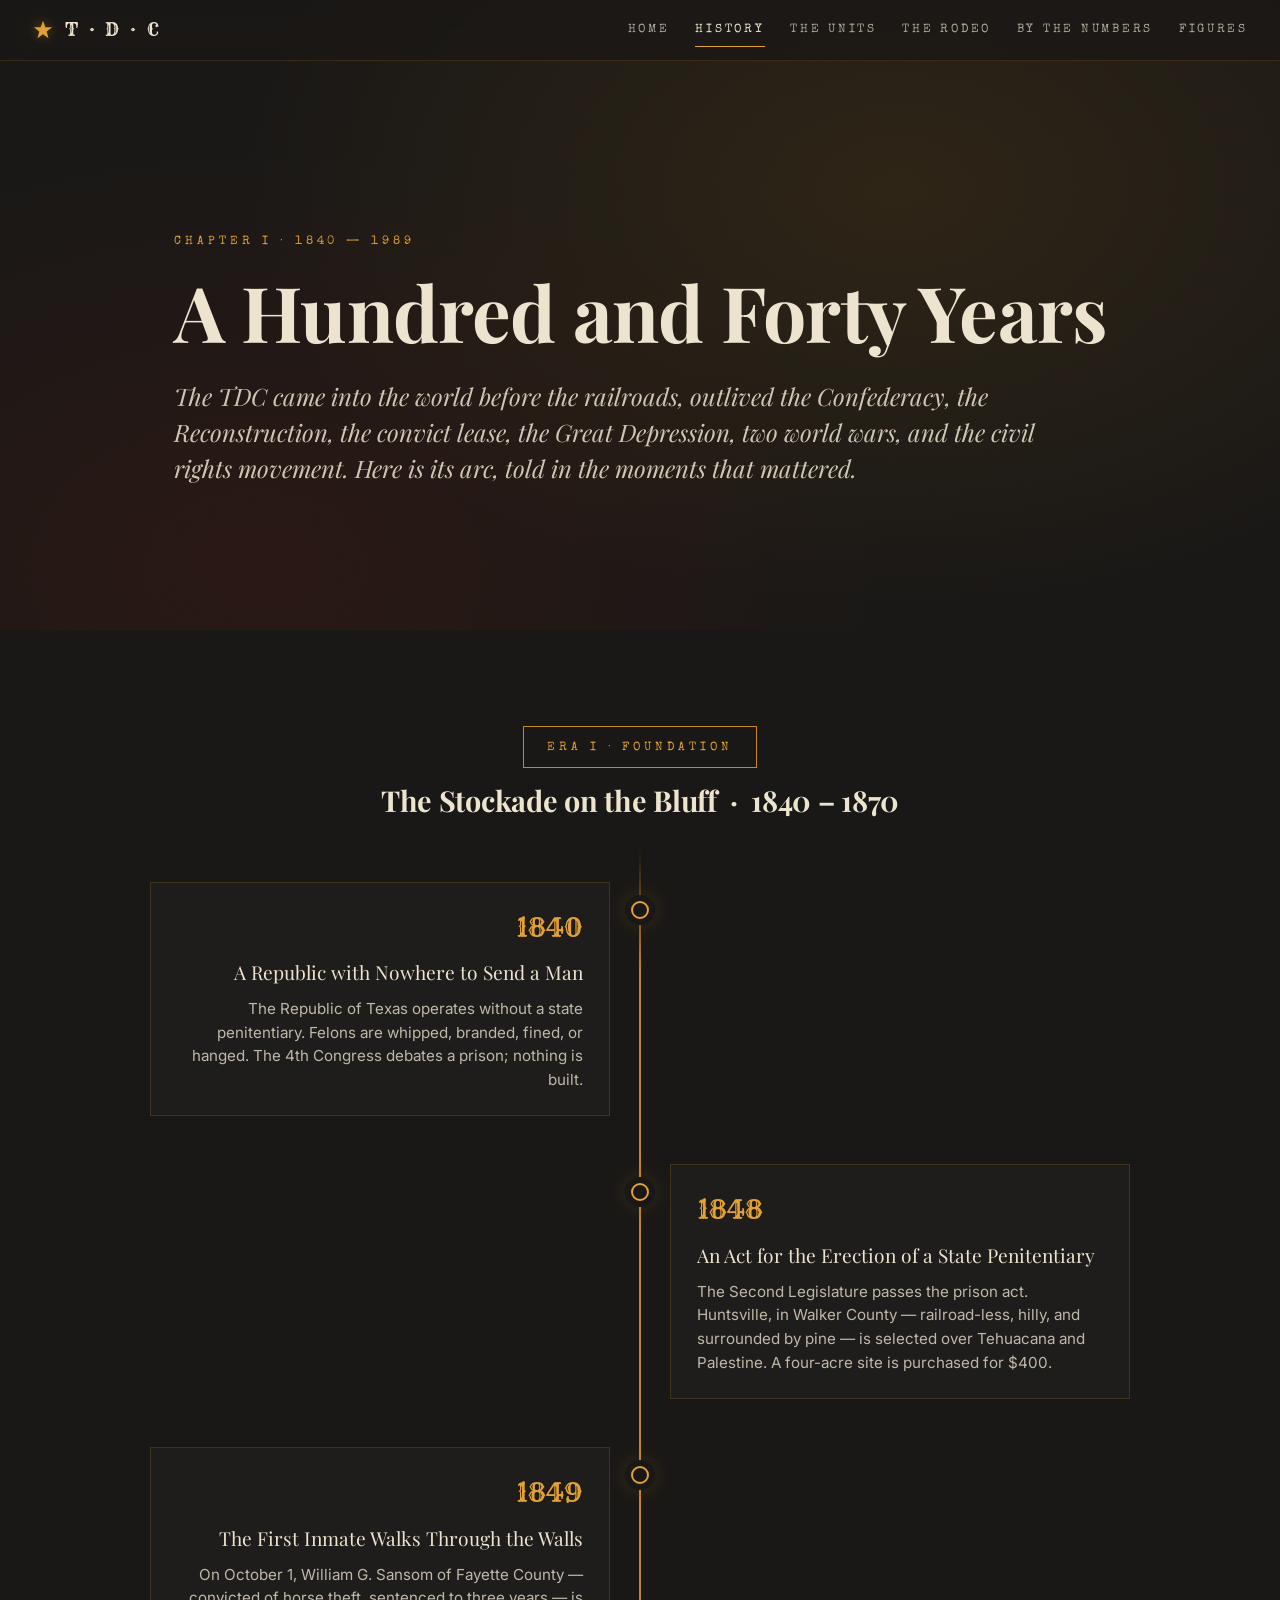
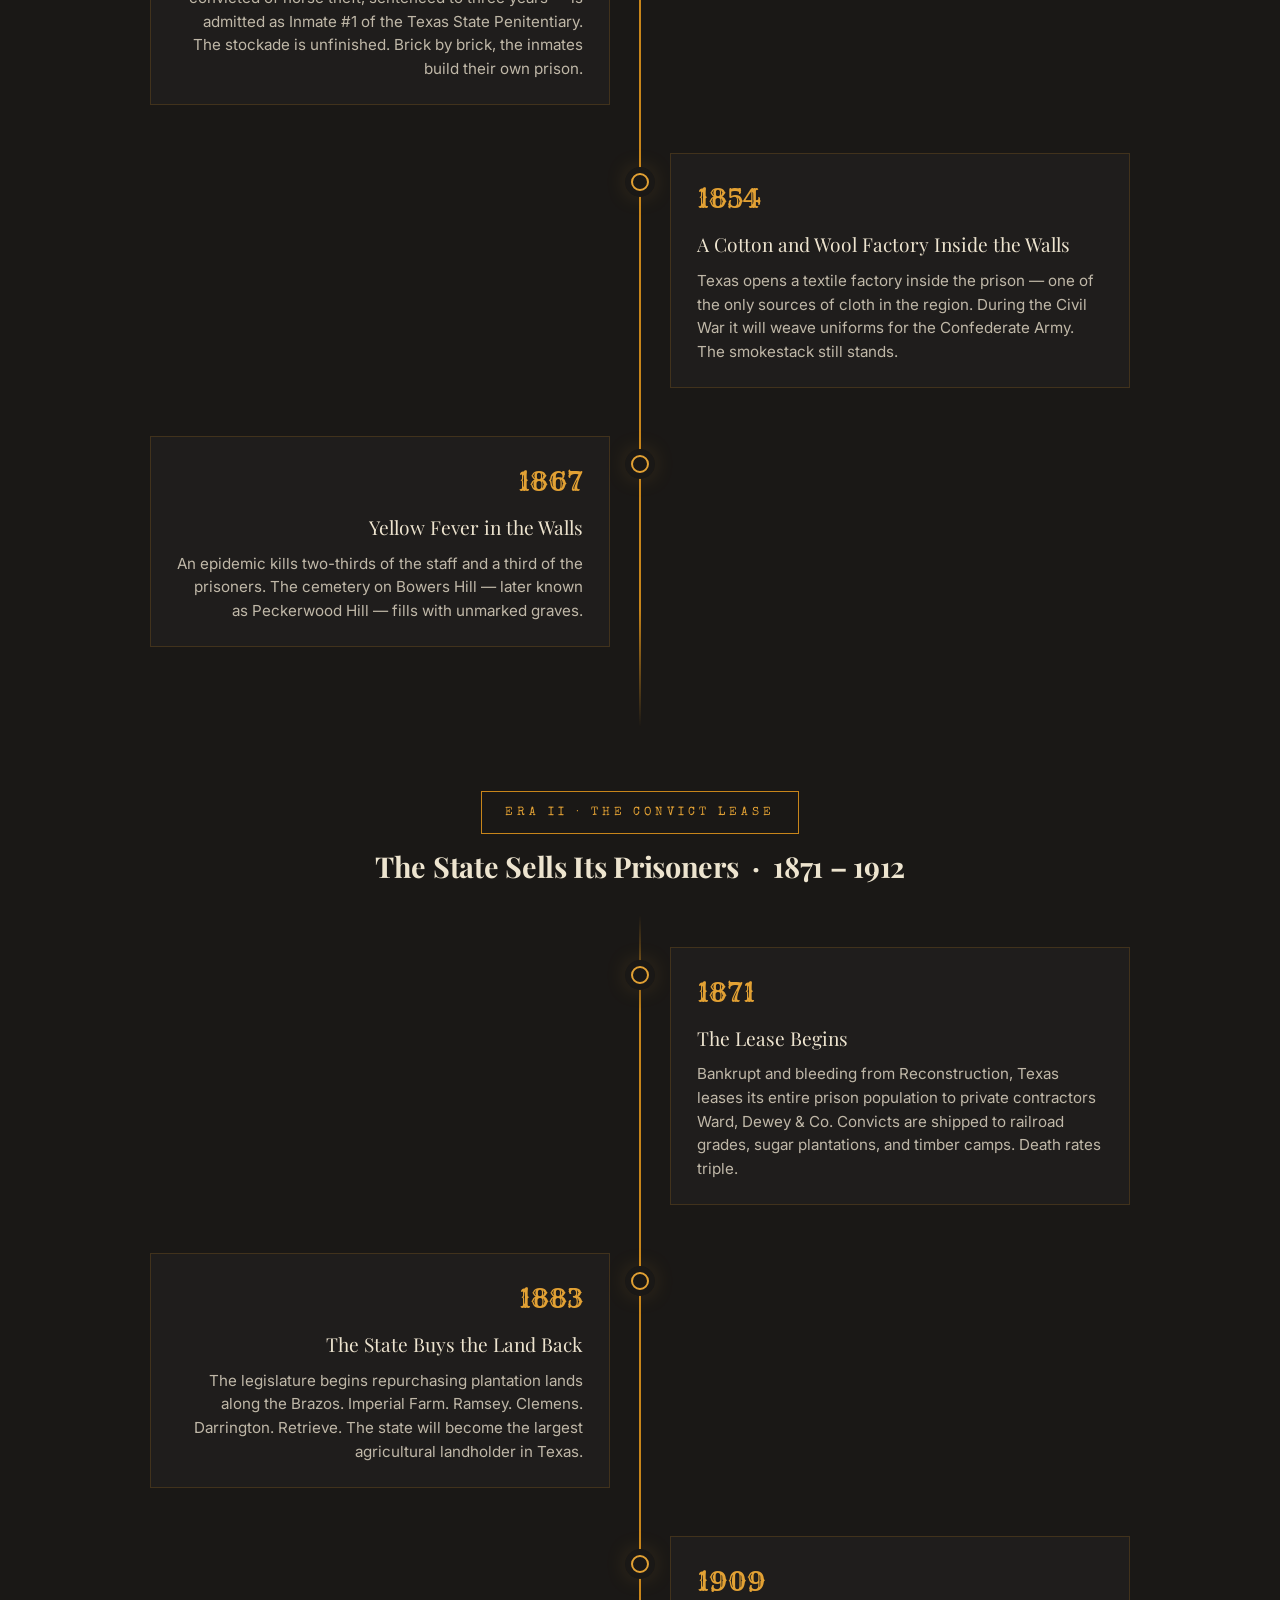
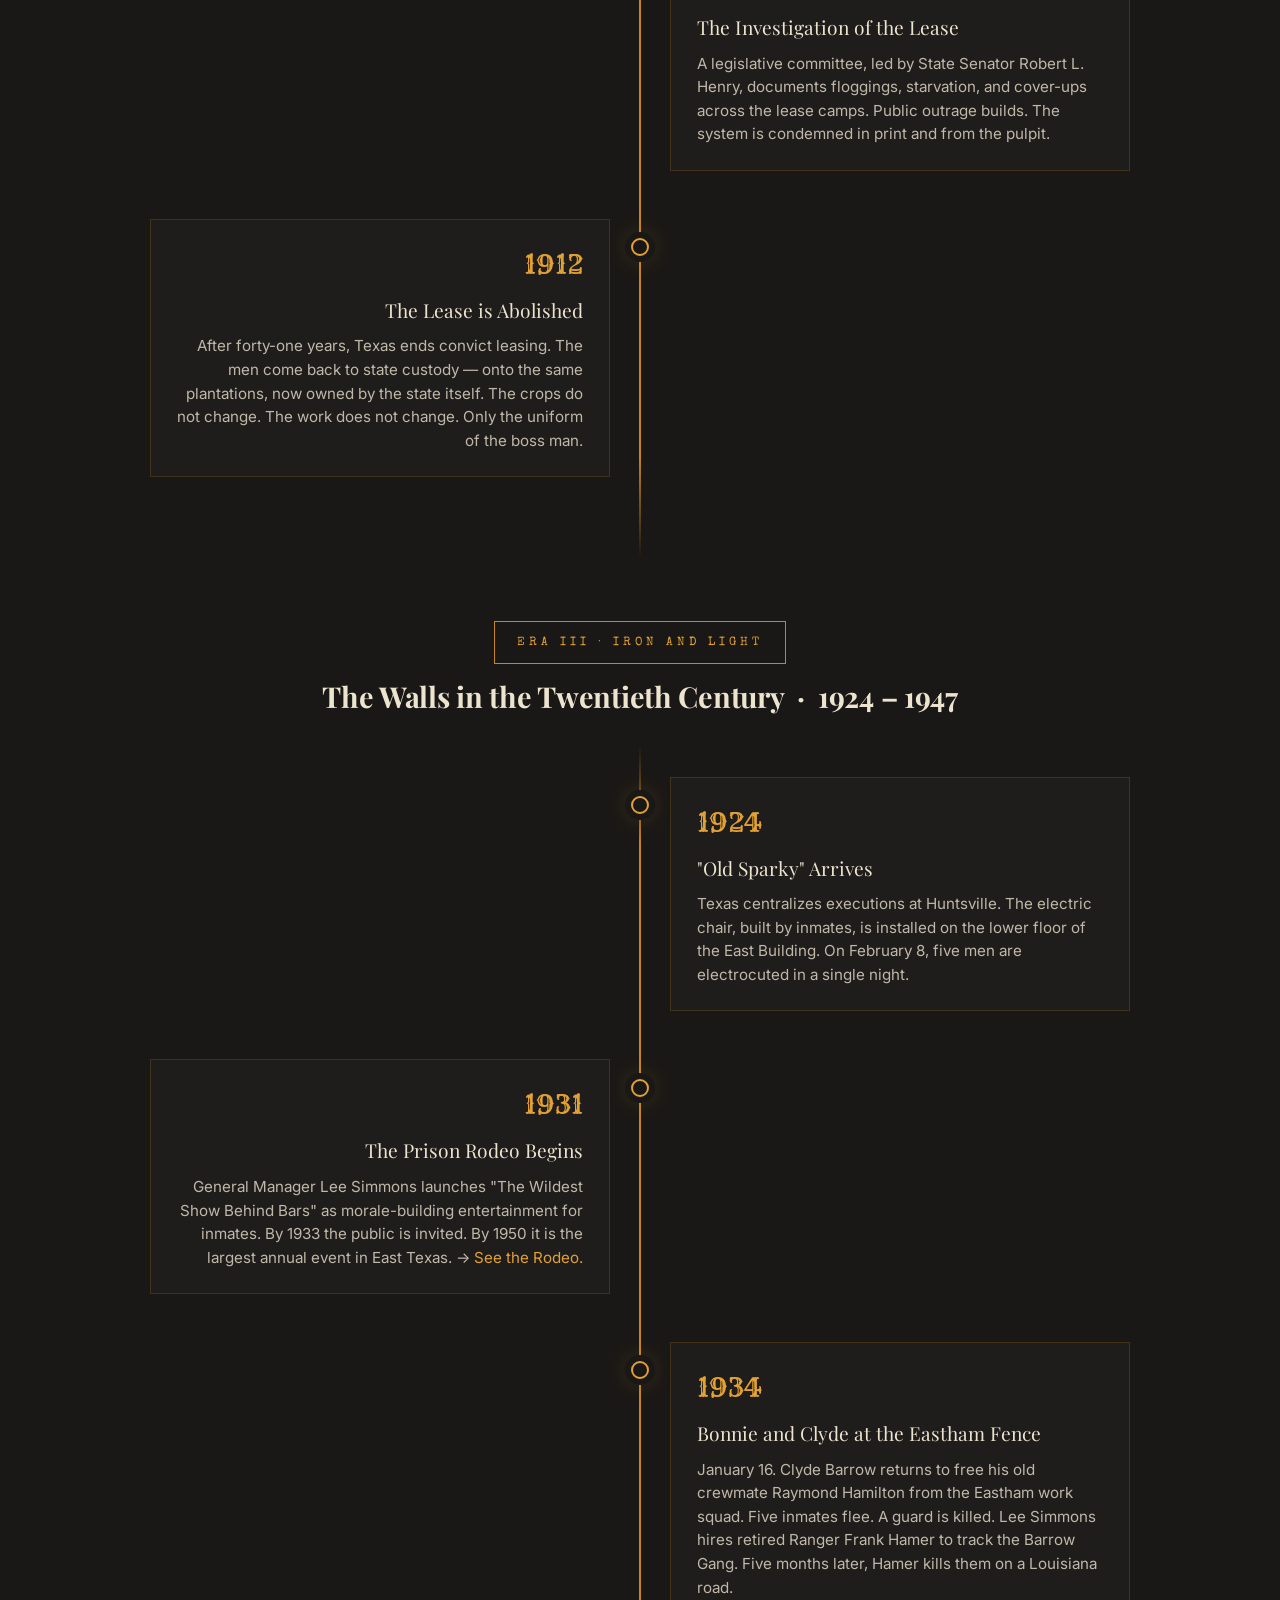
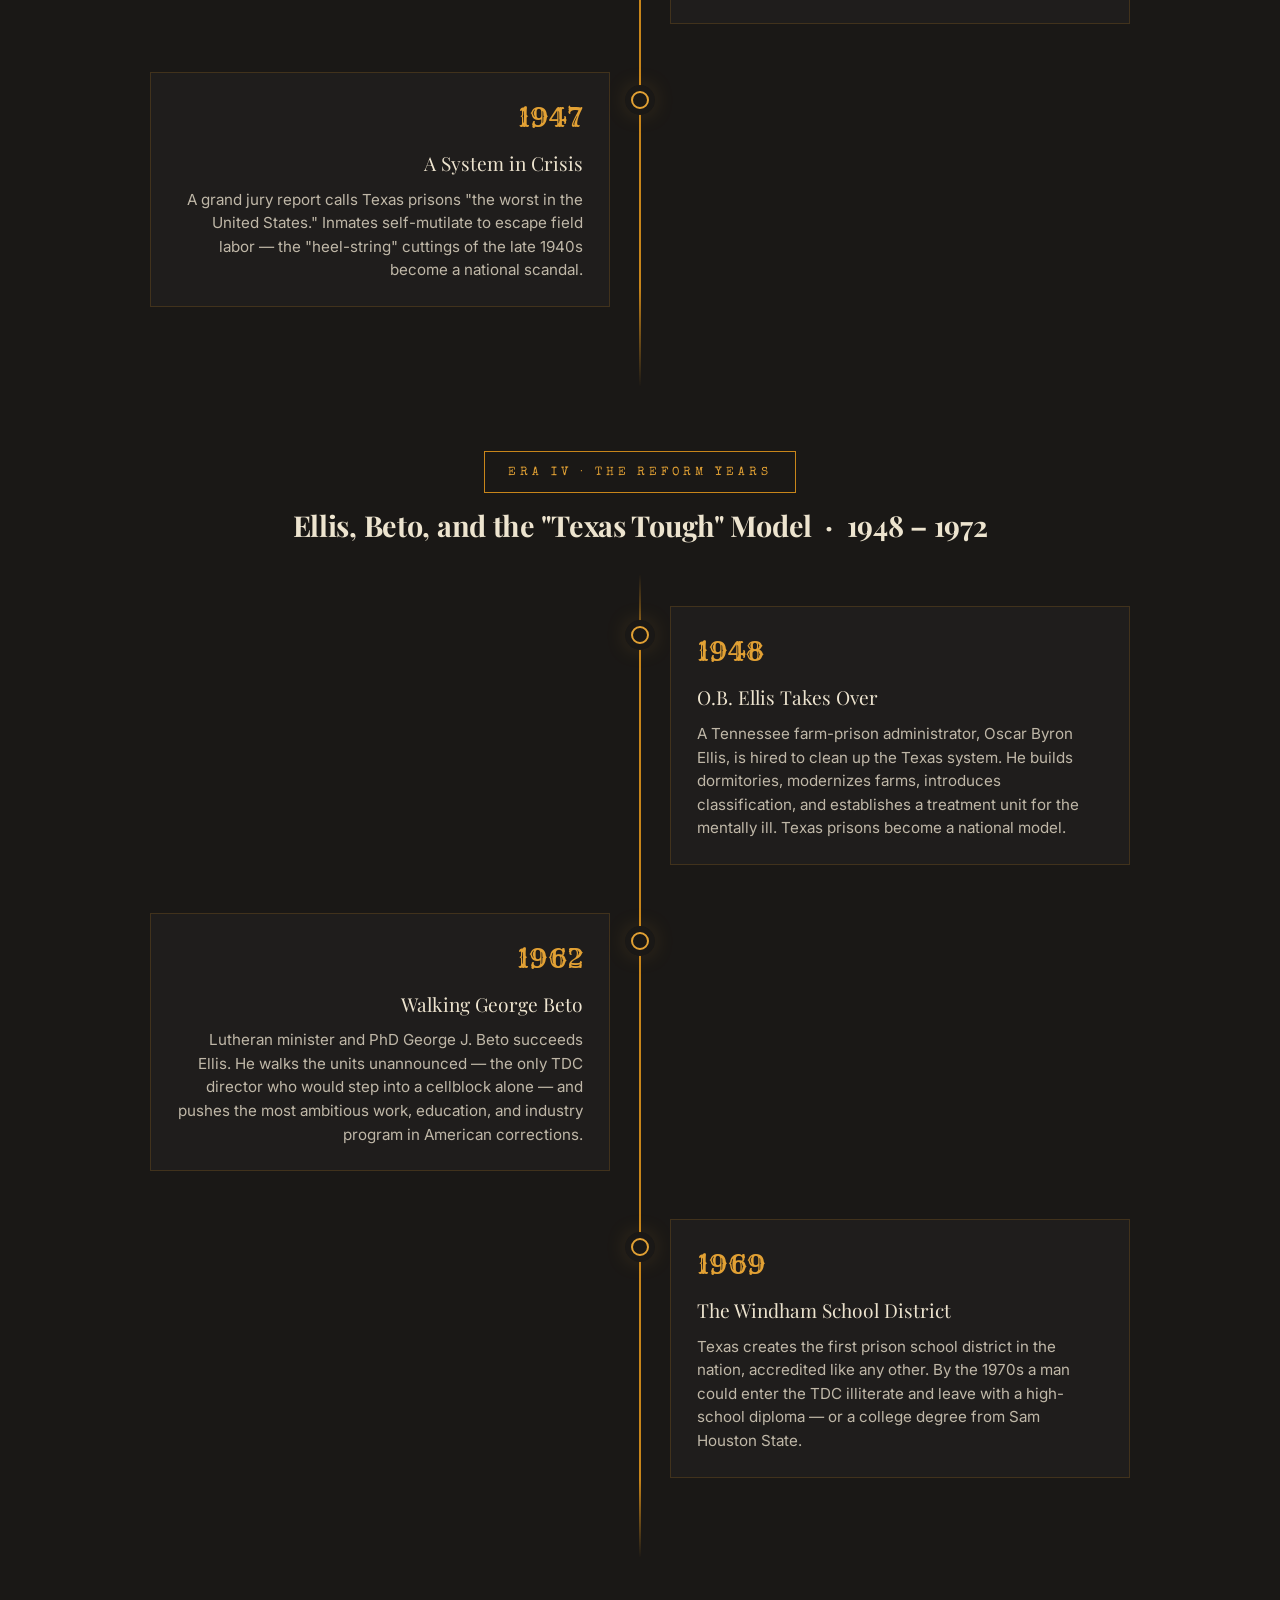
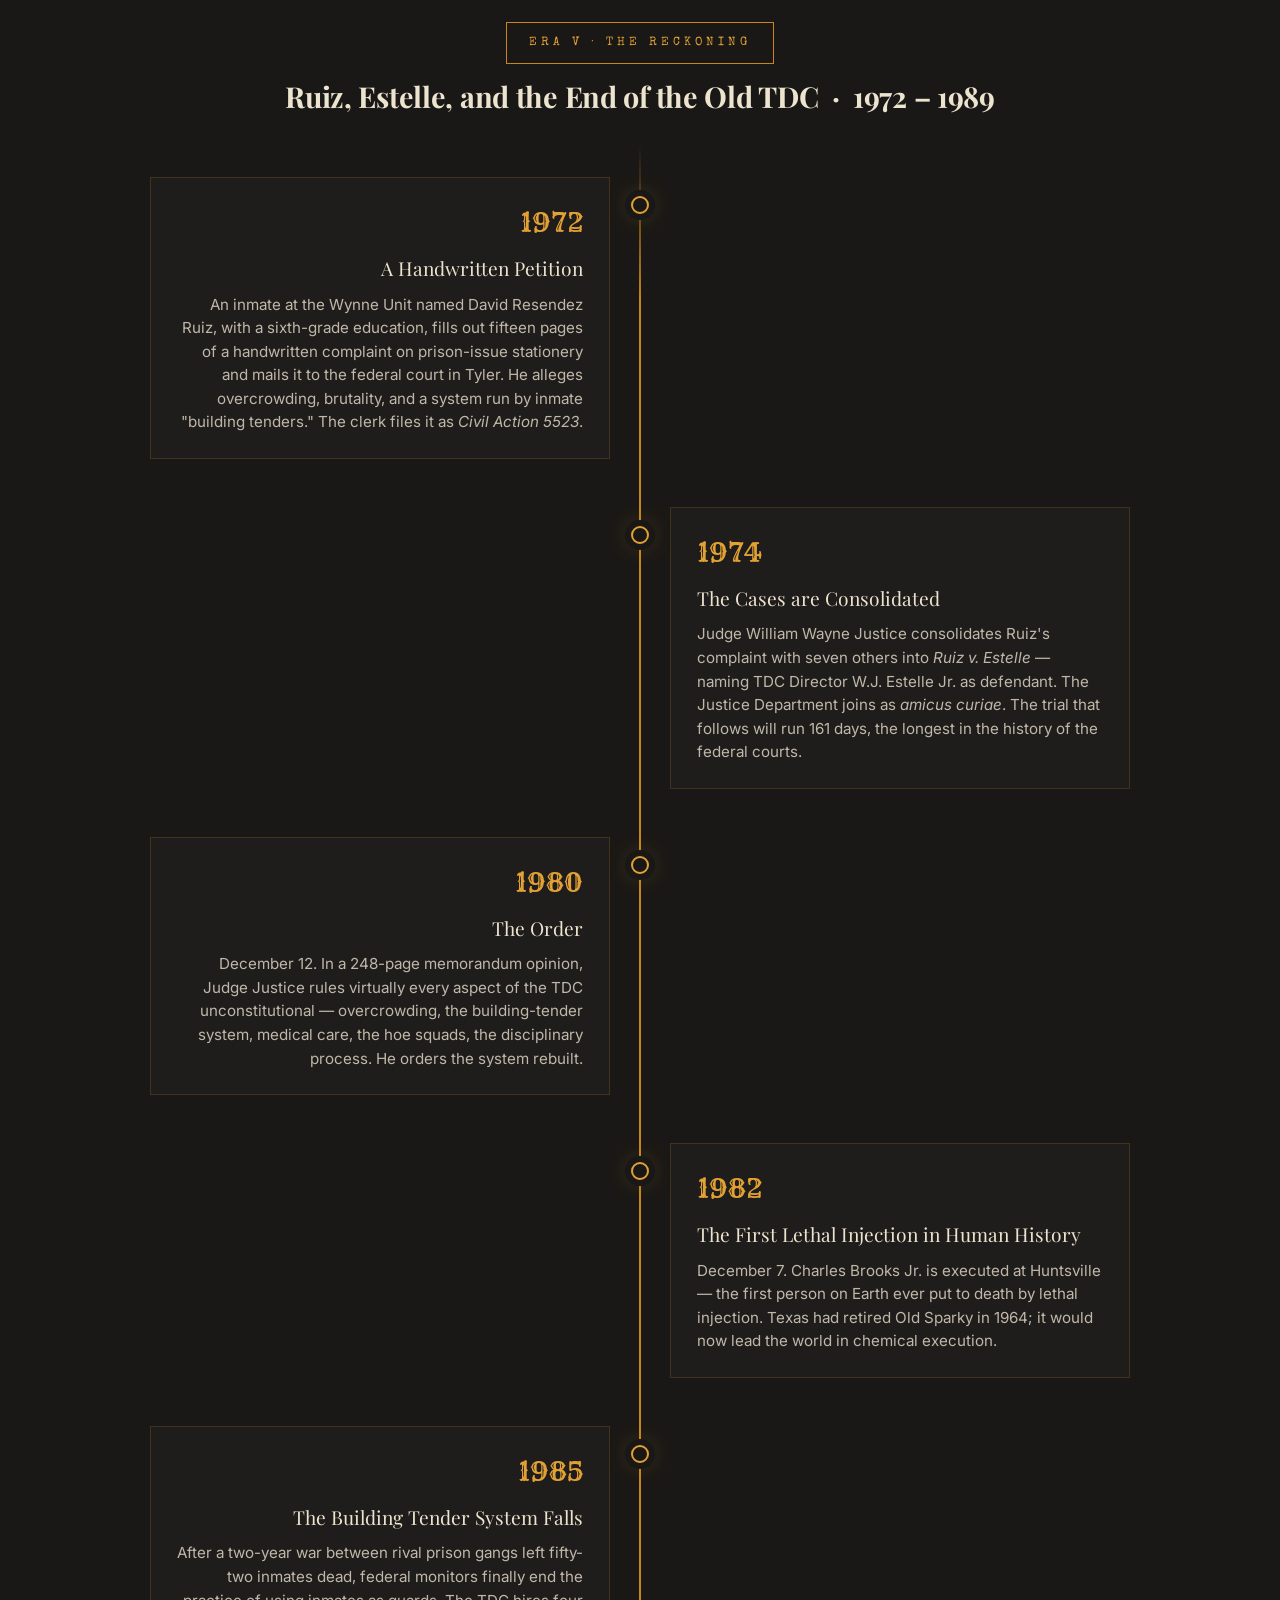
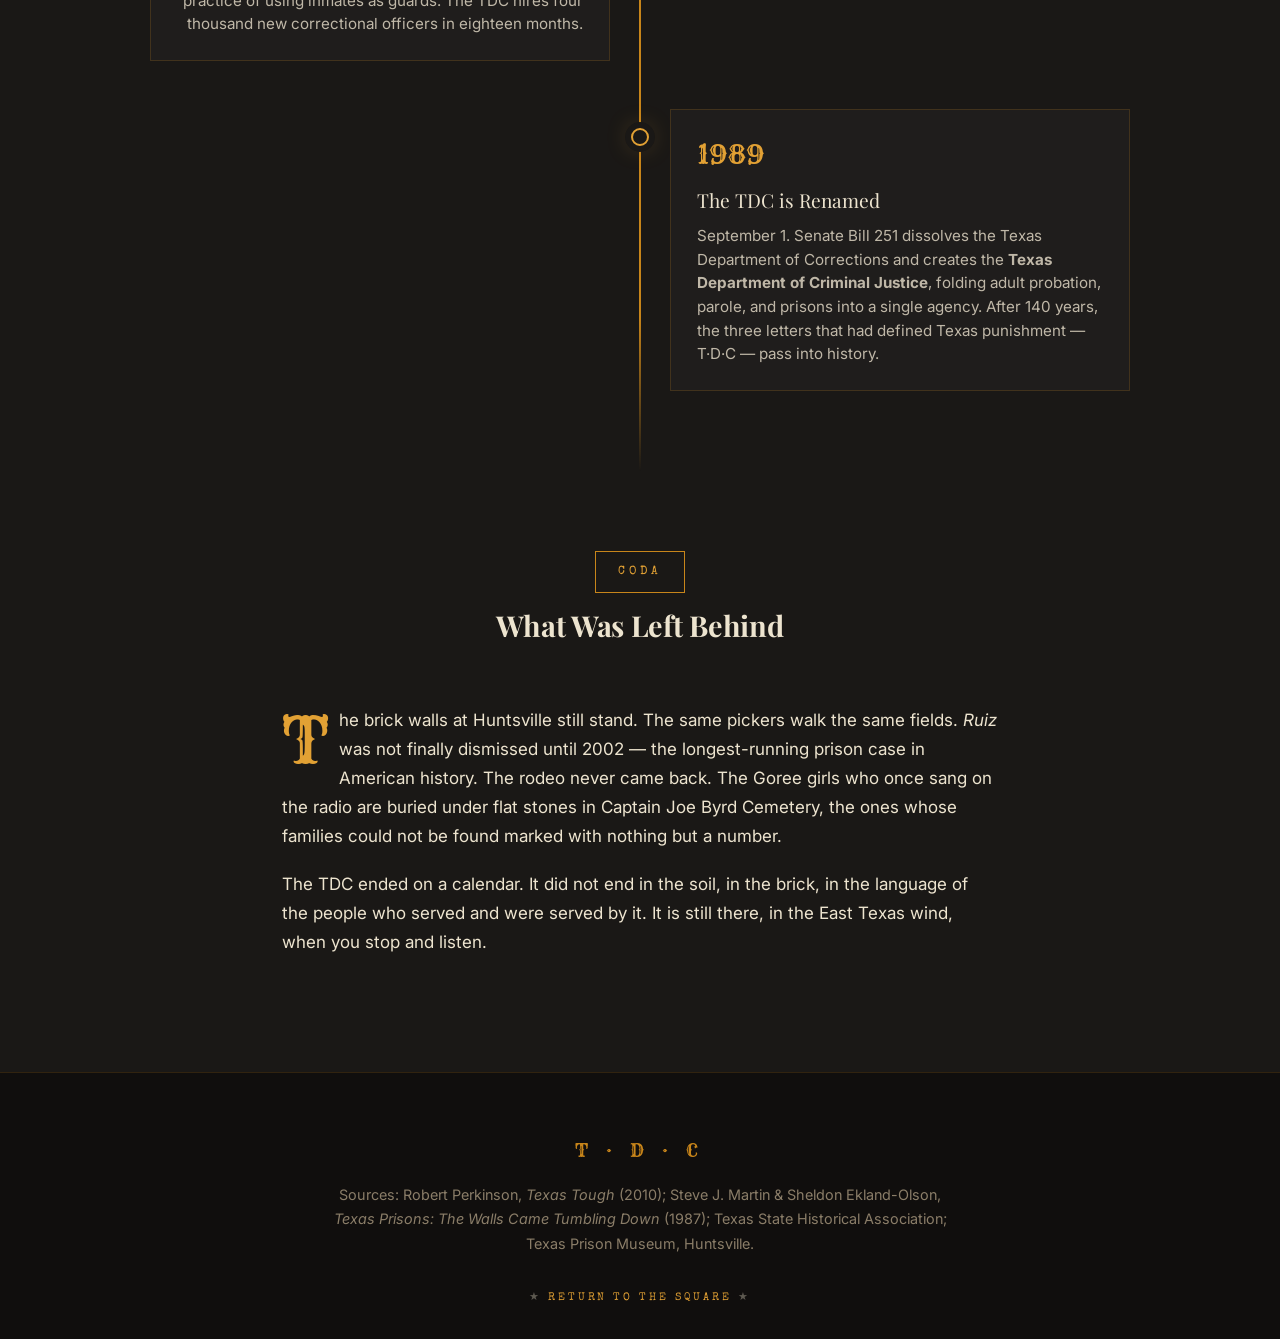
==== history.html @ 099c3d8c "Build TDC tribute site: history, units, rodeo, stats, figures A six-page static site honoring the Te" ====
<!doctype html>
<html lang="en">
<head>
<meta charset="utf-8" />
<meta name="viewport" content="width=device-width, initial-scale=1" />
<title>History · Texas Department of Corrections</title>
<meta name="description" content="A timeline of the Texas Department of Corrections from the first stockade at Huntsville in 1849 through Ruiz v. Estelle and the renaming of the agency in 1989." />
<link rel="preconnect" href="https://fonts.googleapis.com">
<link rel="preconnect" href="https://fonts.gstatic.com" crossorigin>
<link href="https://fonts.googleapis.com/css2?family=Playfair+Display:wght@500;700;900&family=Special+Elite&family=Rye&family=Inter:wght@400;500;600&display=swap" rel="stylesheet">
<link rel="stylesheet" href="css/style.css" />
</head>
<body>

<header class="topbar">
  <div class="inner">
    <a class="brand" href="index.html">
      <svg class="star" viewBox="0 0 24 24"><polygon points="12,2 14.6,9 22,9 16,13.6 18,21 12,16.6 6,21 8,13.6 2,9 9.4,9"/></svg>
      <span>T · D · C</span>
    </a>
    <nav class="nav" id="nav">
      <a href="index.html">Home</a>
      <a href="history.html" class="active">History</a>
      <a href="units.html">The Units</a>
      <a href="rodeo.html">The Rodeo</a>
      <a href="stats.html">By the Numbers</a>
      <a href="figures.html">Figures</a>
    </nav>
    <button class="menu-toggle" aria-label="Toggle menu">≡</button>
  </div>
</header>

<section class="hero" style="min-height: 70vh; padding-top: 9rem; padding-bottom: 4rem;">
  <div class="hero-grid" style="grid-template-columns: 1fr;">
    <div class="reveal">
      <span class="eyebrow">Chapter I · 1840 — 1989</span>
      <h1 style="font-size: clamp(2.4rem, 6vw, 4.8rem);">A Hundred and Forty Years</h1>
      <p class="lede" style="margin-top:1.4rem;">
        The TDC came into the world before the railroads, outlived the Confederacy, the Reconstruction, the convict lease, the Great Depression, two world wars, and the civil rights movement. Here is its arc, told in the moments that mattered.
      </p>
    </div>
  </div>
</section>

<!-- ============================================================
     TIMELINE
============================================================ -->
<section style="padding-top: 2rem;">
  <div class="container">

    <!-- ERA: Foundation -->
    <div class="era reveal">
      <div class="era-label">Era I · Foundation</div>
      <h3>The Stockade on the Bluff &nbsp;·&nbsp; 1840 – 1870</h3>
    </div>

    <div class="timeline">
      <div class="tl-row left">
        <div class="tl-card reveal">
          <span class="tl-year">1840</span>
          <div class="tl-title">A Republic with Nowhere to Send a Man</div>
          <p class="tl-body">The Republic of Texas operates without a state penitentiary. Felons are whipped, branded, fined, or hanged. The 4th Congress debates a prison; nothing is built.</p>
        </div>
        <div class="tl-dot"></div>
      </div>

      <div class="tl-row right">
        <div class="tl-dot"></div>
        <div class="tl-card reveal">
          <span class="tl-year">1848</span>
          <div class="tl-title">An Act for the Erection of a State Penitentiary</div>
          <p class="tl-body">The Second Legislature passes the prison act. Huntsville, in Walker County — railroad-less, hilly, and surrounded by pine — is selected over Tehuacana and Palestine. A four-acre site is purchased for $400.</p>
        </div>
      </div>

      <div class="tl-row left">
        <div class="tl-card reveal">
          <span class="tl-year">1849</span>
          <div class="tl-title">The First Inmate Walks Through the Walls</div>
          <p class="tl-body">On October 1, William G. Sansom of Fayette County — convicted of horse theft, sentenced to three years — is admitted as Inmate #1 of the Texas State Penitentiary. The stockade is unfinished. Brick by brick, the inmates build their own prison.</p>
        </div>
        <div class="tl-dot"></div>
      </div>

      <div class="tl-row right">
        <div class="tl-dot"></div>
        <div class="tl-card reveal">
          <span class="tl-year">1854</span>
          <div class="tl-title">A Cotton and Wool Factory Inside the Walls</div>
          <p class="tl-body">Texas opens a textile factory inside the prison — one of the only sources of cloth in the region. During the Civil War it will weave uniforms for the Confederate Army. The smokestack still stands.</p>
        </div>
      </div>

      <div class="tl-row left">
        <div class="tl-card reveal">
          <span class="tl-year">1867</span>
          <div class="tl-title">Yellow Fever in the Walls</div>
          <p class="tl-body">An epidemic kills two-thirds of the staff and a third of the prisoners. The cemetery on Bowers Hill — later known as Peckerwood Hill — fills with unmarked graves.</p>
        </div>
        <div class="tl-dot"></div>
      </div>
    </div>

    <!-- ERA: Convict Lease -->
    <div class="era reveal">
      <div class="era-label">Era II · The Convict Lease</div>
      <h3>The State Sells Its Prisoners &nbsp;·&nbsp; 1871 – 1912</h3>
    </div>

    <div class="timeline">
      <div class="tl-row right">
        <div class="tl-dot"></div>
        <div class="tl-card reveal">
          <span class="tl-year">1871</span>
          <div class="tl-title">The Lease Begins</div>
          <p class="tl-body">Bankrupt and bleeding from Reconstruction, Texas leases its entire prison population to private contractors Ward, Dewey &amp; Co. Convicts are shipped to railroad grades, sugar plantations, and timber camps. Death rates triple.</p>
        </div>
      </div>

      <div class="tl-row left">
        <div class="tl-card reveal">
          <span class="tl-year">1883</span>
          <div class="tl-title">The State Buys the Land Back</div>
          <p class="tl-body">The legislature begins repurchasing plantation lands along the Brazos. Imperial Farm. Ramsey. Clemens. Darrington. Retrieve. The state will become the largest agricultural landholder in Texas.</p>
        </div>
        <div class="tl-dot"></div>
      </div>

      <div class="tl-row right">
        <div class="tl-dot"></div>
        <div class="tl-card reveal">
          <span class="tl-year">1909</span>
          <div class="tl-title">The Investigation of the Lease</div>
          <p class="tl-body">A legislative committee, led by State Senator Robert L. Henry, documents floggings, starvation, and cover-ups across the lease camps. Public outrage builds. The system is condemned in print and from the pulpit.</p>
        </div>
      </div>

      <div class="tl-row left">
        <div class="tl-card reveal">
          <span class="tl-year">1912</span>
          <div class="tl-title">The Lease is Abolished</div>
          <p class="tl-body">After forty-one years, Texas ends convict leasing. The men come back to state custody — onto the same plantations, now owned by the state itself. The crops do not change. The work does not change. Only the uniform of the boss man.</p>
        </div>
        <div class="tl-dot"></div>
      </div>
    </div>

    <!-- ERA: Old Sparky -->
    <div class="era reveal">
      <div class="era-label">Era III · Iron and Light</div>
      <h3>The Walls in the Twentieth Century &nbsp;·&nbsp; 1924 – 1947</h3>
    </div>

    <div class="timeline">
      <div class="tl-row right">
        <div class="tl-dot"></div>
        <div class="tl-card reveal">
          <span class="tl-year">1924</span>
          <div class="tl-title">"Old Sparky" Arrives</div>
          <p class="tl-body">Texas centralizes executions at Huntsville. The electric chair, built by inmates, is installed on the lower floor of the East Building. On February 8, five men are electrocuted in a single night.</p>
        </div>
      </div>

      <div class="tl-row left">
        <div class="tl-card reveal">
          <span class="tl-year">1931</span>
          <div class="tl-title">The Prison Rodeo Begins</div>
          <p class="tl-body">General Manager Lee Simmons launches "The Wildest Show Behind Bars" as morale-building entertainment for inmates. By 1933 the public is invited. By 1950 it is the largest annual event in East Texas. → <a href="rodeo.html">See the Rodeo.</a></p>
        </div>
        <div class="tl-dot"></div>
      </div>

      <div class="tl-row right">
        <div class="tl-dot"></div>
        <div class="tl-card reveal">
          <span class="tl-year">1934</span>
          <div class="tl-title">Bonnie and Clyde at the Eastham Fence</div>
          <p class="tl-body">January 16. Clyde Barrow returns to free his old crewmate Raymond Hamilton from the Eastham work squad. Five inmates flee. A guard is killed. Lee Simmons hires retired Ranger Frank Hamer to track the Barrow Gang. Five months later, Hamer kills them on a Louisiana road.</p>
        </div>
      </div>

      <div class="tl-row left">
        <div class="tl-card reveal">
          <span class="tl-year">1947</span>
          <div class="tl-title">A System in Crisis</div>
          <p class="tl-body">A grand jury report calls Texas prisons "the worst in the United States." Inmates self-mutilate to escape field labor — the "heel-string" cuttings of the late 1940s become a national scandal.</p>
        </div>
        <div class="tl-dot"></div>
      </div>
    </div>

    <!-- ERA: The Reform Years -->
    <div class="era reveal">
      <div class="era-label">Era IV · The Reform Years</div>
      <h3>Ellis, Beto, and the "Texas Tough" Model &nbsp;·&nbsp; 1948 – 1972</h3>
    </div>

    <div class="timeline">
      <div class="tl-row right">
        <div class="tl-dot"></div>
        <div class="tl-card reveal">
          <span class="tl-year">1948</span>
          <div class="tl-title">O.B. Ellis Takes Over</div>
          <p class="tl-body">A Tennessee farm-prison administrator, Oscar Byron Ellis, is hired to clean up the Texas system. He builds dormitories, modernizes farms, introduces classification, and establishes a treatment unit for the mentally ill. Texas prisons become a national model.</p>
        </div>
      </div>

      <div class="tl-row left">
        <div class="tl-card reveal">
          <span class="tl-year">1962</span>
          <div class="tl-title">Walking George Beto</div>
          <p class="tl-body">Lutheran minister and PhD George J. Beto succeeds Ellis. He walks the units unannounced — the only TDC director who would step into a cellblock alone — and pushes the most ambitious work, education, and industry program in American corrections.</p>
        </div>
        <div class="tl-dot"></div>
      </div>

      <div class="tl-row right">
        <div class="tl-dot"></div>
        <div class="tl-card reveal">
          <span class="tl-year">1969</span>
          <div class="tl-title">The Windham School District</div>
          <p class="tl-body">Texas creates the first prison school district in the nation, accredited like any other. By the 1970s a man could enter the TDC illiterate and leave with a high-school diploma — or a college degree from Sam Houston State.</p>
        </div>
      </div>
    </div>

    <!-- ERA: The Reckoning -->
    <div class="era reveal" id="ruiz">
      <div class="era-label">Era V · The Reckoning</div>
      <h3>Ruiz, Estelle, and the End of the Old TDC &nbsp;·&nbsp; 1972 – 1989</h3>
    </div>

    <div class="timeline">
      <div class="tl-row left">
        <div class="tl-card reveal">
          <span class="tl-year">1972</span>
          <div class="tl-title">A Handwritten Petition</div>
          <p class="tl-body">An inmate at the Wynne Unit named David Resendez Ruiz, with a sixth-grade education, fills out fifteen pages of a handwritten complaint on prison-issue stationery and mails it to the federal court in Tyler. He alleges overcrowding, brutality, and a system run by inmate "building tenders." The clerk files it as <em>Civil Action 5523</em>.</p>
        </div>
        <div class="tl-dot"></div>
      </div>

      <div class="tl-row right">
        <div class="tl-dot"></div>
        <div class="tl-card reveal">
          <span class="tl-year">1974</span>
          <div class="tl-title">The Cases are Consolidated</div>
          <p class="tl-body">Judge William Wayne Justice consolidates Ruiz's complaint with seven others into <em>Ruiz v. Estelle</em> — naming TDC Director W.J. Estelle Jr. as defendant. The Justice Department joins as <em>amicus curiae</em>. The trial that follows will run 161 days, the longest in the history of the federal courts.</p>
        </div>
      </div>

      <div class="tl-row left">
        <div class="tl-card reveal">
          <span class="tl-year">1980</span>
          <div class="tl-title">The Order</div>
          <p class="tl-body">December 12. In a 248-page memorandum opinion, Judge Justice rules virtually every aspect of the TDC unconstitutional — overcrowding, the building-tender system, medical care, the hoe squads, the disciplinary process. He orders the system rebuilt.</p>
        </div>
        <div class="tl-dot"></div>
      </div>

      <div class="tl-row right">
        <div class="tl-dot"></div>
        <div class="tl-card reveal">
          <span class="tl-year">1982</span>
          <div class="tl-title">The First Lethal Injection in Human History</div>
          <p class="tl-body">December 7. Charles Brooks Jr. is executed at Huntsville — the first person on Earth ever put to death by lethal injection. Texas had retired Old Sparky in 1964; it would now lead the world in chemical execution.</p>
        </div>
      </div>

      <div class="tl-row left">
        <div class="tl-card reveal">
          <span class="tl-year">1985</span>
          <div class="tl-title">The Building Tender System Falls</div>
          <p class="tl-body">After a two-year war between rival prison gangs left fifty-two inmates dead, federal monitors finally end the practice of using inmates as guards. The TDC hires four thousand new correctional officers in eighteen months.</p>
        </div>
        <div class="tl-dot"></div>
      </div>

      <div class="tl-row right">
        <div class="tl-dot"></div>
        <div class="tl-card reveal">
          <span class="tl-year">1989</span>
          <div class="tl-title">The TDC is Renamed</div>
          <p class="tl-body">September 1. Senate Bill 251 dissolves the Texas Department of Corrections and creates the <strong>Texas Department of Criminal Justice</strong>, folding adult probation, parole, and prisons into a single agency. After 140 years, the three letters that had defined Texas punishment — T·D·C — pass into history.</p>
        </div>
      </div>
    </div>

    <!-- Coda -->
    <div class="era reveal" style="margin-top: 5rem;">
      <div class="era-label">Coda</div>
      <h3>What Was Left Behind</h3>
    </div>

    <div class="narrow prose reveal" style="text-align: left; padding-top: 2rem;">
      <p>
        The brick walls at Huntsville still stand. The same pickers walk the same fields. <em>Ruiz</em> was not finally dismissed until 2002 — the longest-running prison case in American history. The rodeo never came back. The Goree girls who once sang on the radio are buried under flat stones in Captain Joe Byrd Cemetery, the ones whose families could not be found marked with nothing but a number.
      </p>
      <p>
        The TDC ended on a calendar. It did not end in the soil, in the brick, in the language of the people who served and were served by it. It is still there, in the East Texas wind, when you stop and listen.
      </p>
    </div>
  </div>
</section>

<footer class="footer">
  <div class="footer-mark">T · D · C</div>
  <p>Sources: Robert Perkinson, <em>Texas Tough</em> (2010); Steve J. Martin &amp; Sheldon Ekland-Olson, <em>Texas Prisons: The Walls Came Tumbling Down</em> (1987); Texas State Historical Association; Texas Prison Museum, Huntsville.</p>
  <div class="tiny">★ <a href="index.html">Return to the Square</a> ★</div>
</footer>

<script src="js/main.js"></script>
</body>
</html>
---- css/style.css ----
/* =========================================================
   The Texas Department of Corrections — Tribute Site
   A study in iron, dust, paper, and time.
   ========================================================= */

:root {
  --bg-iron:      #1a1816;
  --bg-iron-2:    #232020;
  --bg-paper:     #ede4cf;
  --bg-paper-2:   #e3d6b8;
  --ink:          #2c2620;
  --ink-soft:     #4a3f33;
  --muted:        #8a7d68;
  --rule:         #5a4d3d;
  --amber:        #c8851a;
  --amber-bright: #e2a134;
  --rust:         #8b3a1f;
  --blood:        #5c1a14;
  --denim:        #3a4a5c;
  --sage:         #6e7c5e;

  --serif:    "Playfair Display", "Cormorant Garamond", Georgia, serif;
  --display:  "Rye", "Playfair Display", Georgia, serif;
  --type:     "Special Elite", "Courier New", monospace;
  --sans:     "Inter", -apple-system, BlinkMacSystemFont, "Segoe UI", sans-serif;
}

* { box-sizing: border-box; margin: 0; padding: 0; }

html { scroll-behavior: smooth; }

body {
  background: var(--bg-iron);
  color: var(--bg-paper);
  font-family: var(--sans);
  font-size: 17px;
  line-height: 1.7;
  -webkit-font-smoothing: antialiased;
  text-rendering: optimizeLegibility;
  overflow-x: hidden;
}

/* ---------- Paper grain texture (SVG noise) ---------- */
body::before {
  content: "";
  position: fixed;
  inset: 0;
  pointer-events: none;
  z-index: 1;
  opacity: 0.06;
  background-image: url("data:image/svg+xml;utf8,<svg xmlns='http://www.w3.org/2000/svg' width='240' height='240'><filter id='n'><feTurbulence type='fractalNoise' baseFrequency='0.9' numOctaves='2' seed='3'/><feColorMatrix values='0 0 0 0 0  0 0 0 0 0  0 0 0 0 0  0 0 0 0.6 0'/></filter><rect width='100%' height='100%' filter='url(%23n)'/></svg>");
  mix-blend-mode: overlay;
}

/* ---------- Typography ---------- */
h1, h2, h3, h4 { font-family: var(--serif); font-weight: 700; line-height: 1.15; letter-spacing: -0.01em; }
h1 { font-size: clamp(2.5rem, 6vw, 5.5rem); }
h2 { font-size: clamp(1.8rem, 4vw, 3.2rem); margin-bottom: 1rem; }
h3 { font-size: clamp(1.3rem, 2.4vw, 1.8rem); }
h4 { font-size: 1.15rem; letter-spacing: 0.02em; }

.eyebrow {
  font-family: var(--type);
  font-size: 0.78rem;
  text-transform: uppercase;
  letter-spacing: 0.32em;
  color: var(--amber-bright);
  margin-bottom: 0.9rem;
  display: inline-block;
}

.lede {
  font-family: var(--serif);
  font-style: italic;
  font-size: clamp(1.15rem, 2vw, 1.5rem);
  line-height: 1.5;
  color: rgba(237, 228, 207, 0.85);
  max-width: 38em;
}

a { color: var(--amber-bright); text-decoration: none; transition: color 0.2s ease; }
a:hover { color: #fff; }

/* ---------- Top bar / navigation ---------- */
.topbar {
  position: fixed;
  top: 0; left: 0; right: 0;
  z-index: 100;
  background: rgba(26, 24, 22, 0.78);
  backdrop-filter: blur(14px) saturate(140%);
  -webkit-backdrop-filter: blur(14px) saturate(140%);
  border-bottom: 1px solid rgba(200, 133, 26, 0.18);
}
.topbar .inner {
  max-width: 1280px;
  margin: 0 auto;
  padding: 0.9rem 2rem;
  display: flex;
  align-items: center;
  justify-content: space-between;
}
.brand {
  display: flex; align-items: center; gap: 0.7rem;
  font-family: var(--display);
  font-size: 1.15rem;
  letter-spacing: 0.18em;
  color: var(--bg-paper);
}
.brand .star {
  width: 22px; height: 22px;
  fill: var(--amber-bright);
  filter: drop-shadow(0 0 6px rgba(226, 161, 52, 0.4));
}
.nav {
  display: flex; gap: 1.6rem;
  font-family: var(--type);
  font-size: 0.78rem;
  text-transform: uppercase;
  letter-spacing: 0.22em;
}
.nav a {
  color: rgba(237, 228, 207, 0.7);
  position: relative;
  padding: 0.3rem 0;
}
.nav a:hover, .nav a.active { color: var(--bg-paper); }
.nav a.active::after {
  content: "";
  position: absolute;
  left: 0; right: 0; bottom: -2px;
  height: 1px;
  background: var(--amber-bright);
}

.menu-toggle { display: none; background: none; border: 0; color: var(--bg-paper); font-size: 1.4rem; cursor: pointer; }

@media (max-width: 820px) {
  .nav { display: none; }
  .menu-toggle { display: block; }
  .nav.open {
    display: flex; flex-direction: column;
    position: absolute; top: 100%; left: 0; right: 0;
    background: var(--bg-iron-2);
    padding: 1rem 2rem 1.5rem;
    gap: 1rem;
    border-bottom: 1px solid rgba(200, 133, 26, 0.18);
  }
}

/* ---------- Layout containers ---------- */
.container { max-width: 1180px; margin: 0 auto; padding: 0 2rem; position: relative; z-index: 2; }
.narrow    { max-width: 780px;  margin: 0 auto; padding: 0 2rem; position: relative; z-index: 2; }
section    { padding: 6rem 0; position: relative; }

.section-paper {
  background: var(--bg-paper);
  color: var(--ink);
  position: relative;
}
.section-paper::after {
  content: "";
  position: absolute;
  inset: 0;
  pointer-events: none;
  background-image: url("data:image/svg+xml;utf8,<svg xmlns='http://www.w3.org/2000/svg' width='200' height='200'><filter id='p'><feTurbulence type='fractalNoise' baseFrequency='0.7' numOctaves='2' seed='7'/><feColorMatrix values='0 0 0 0 0.2  0 0 0 0 0.15  0 0 0 0 0.1  0 0 0 0.5 0'/></filter><rect width='100%' height='100%' filter='url(%23p)'/></svg>");
  opacity: 0.08;
  mix-blend-mode: multiply;
}
.section-paper h1, .section-paper h2, .section-paper h3, .section-paper h4 { color: var(--ink); }
.section-paper .eyebrow { color: var(--rust); }
.section-paper a { color: var(--rust); }
.section-paper a:hover { color: var(--blood); }

/* ---------- Decorative rules ---------- */
.rule {
  display: flex; align-items: center; gap: 1rem;
  margin: 1.4rem 0;
  font-family: var(--type);
  font-size: 0.7rem;
  letter-spacing: 0.3em;
  text-transform: uppercase;
  color: var(--muted);
}
.rule::before, .rule::after {
  content: "";
  flex: 1;
  height: 1px;
  background: linear-gradient(90deg, transparent, currentColor, transparent);
  opacity: 0.4;
}
.section-paper .rule { color: var(--ink-soft); }

/* ---------- HERO ---------- */
.hero {
  min-height: 100vh;
  padding: 9rem 2rem 6rem;
  display: flex; align-items: center;
  position: relative;
  overflow: hidden;
  background:
    radial-gradient(1100px 700px at 70% 30%, rgba(200, 133, 26, 0.12), transparent 60%),
    radial-gradient(900px 600px at 20% 90%, rgba(92, 26, 20, 0.25), transparent 70%),
    var(--bg-iron);
}
.hero::before {
  /* faint barbed-wire silhouette top */
  content: "";
  position: absolute;
  top: 7%; left: -5%; right: -5%;
  height: 1px;
  background: repeating-linear-gradient(90deg, rgba(237, 228, 207, 0.18) 0 12px, transparent 12px 28px);
  opacity: 0.5;
}
.hero-grid {
  max-width: 1280px; margin: 0 auto;
  display: grid; grid-template-columns: 1.4fr 1fr; gap: 4rem;
  align-items: center;
  position: relative; z-index: 2;
}
@media (max-width: 980px) { .hero-grid { grid-template-columns: 1fr; } }

.hero-mark {
  font-family: var(--display);
  font-size: clamp(8rem, 22vw, 18rem);
  line-height: 0.85;
  letter-spacing: -0.02em;
  background: linear-gradient(180deg, #f8efd6 0%, #c8851a 60%, #5c1a14 100%);
  -webkit-background-clip: text; background-clip: text;
  color: transparent;
  text-shadow: 0 0 60px rgba(200, 133, 26, 0.15);
  margin-bottom: 0.6rem;
}
.hero-title {
  font-family: var(--serif);
  font-size: clamp(1.6rem, 3.4vw, 2.5rem);
  font-weight: 500;
  line-height: 1.2;
  margin-bottom: 1.4rem;
}
.hero-meta {
  display: flex; gap: 2rem; flex-wrap: wrap;
  font-family: var(--type);
  font-size: 0.78rem;
  letter-spacing: 0.22em;
  text-transform: uppercase;
  color: rgba(237, 228, 207, 0.6);
  margin-top: 2rem;
  padding-top: 1.5rem;
  border-top: 1px solid rgba(237, 228, 207, 0.15);
}
.hero-meta span strong { display: block; color: var(--amber-bright); font-weight: 400; font-size: 1.2rem; margin-top: 0.3rem; }

/* Hero medallion */
.medallion {
  aspect-ratio: 1;
  display: grid; place-items: center;
  position: relative;
}
.medallion svg { width: 100%; height: 100%; max-width: 420px; }
.medallion .ring text {
  font-family: var(--type);
  font-size: 11.5px;
  letter-spacing: 0.4em;
  fill: var(--amber-bright);
  text-transform: uppercase;
}

/* ---------- Buttons ---------- */
.btn {
  display: inline-flex; align-items: center; gap: 0.7rem;
  padding: 0.95rem 1.7rem;
  border: 1px solid var(--amber);
  color: var(--bg-paper);
  font-family: var(--type);
  font-size: 0.8rem;
  letter-spacing: 0.24em;
  text-transform: uppercase;
  background: transparent;
  cursor: pointer;
  transition: all 0.25s ease;
  position: relative;
}
.btn:hover {
  background: var(--amber);
  color: var(--bg-iron);
}
.btn-row { display: flex; gap: 1rem; flex-wrap: wrap; margin-top: 2rem; }
.btn .arrow { transition: transform 0.25s ease; }
.btn:hover .arrow { transform: translateX(4px); }

/* ---------- Quick stats banner ---------- */
.stats-banner {
  background: var(--bg-iron-2);
  border-top: 1px solid rgba(200, 133, 26, 0.2);
  border-bottom: 1px solid rgba(200, 133, 26, 0.2);
  padding: 3rem 2rem;
}
.stats-banner-grid {
  max-width: 1180px; margin: 0 auto;
  display: grid; grid-template-columns: repeat(4, 1fr); gap: 2rem;
  text-align: center;
}
@media (max-width: 760px) { .stats-banner-grid { grid-template-columns: repeat(2, 1fr); } }
.stat-figure {
  font-family: var(--display);
  font-size: clamp(2.2rem, 5vw, 3.6rem);
  color: var(--amber-bright);
  line-height: 1;
  margin-bottom: 0.5rem;
}
.stat-label {
  font-family: var(--type);
  font-size: 0.72rem;
  letter-spacing: 0.28em;
  text-transform: uppercase;
  color: rgba(237, 228, 207, 0.65);
}

/* ---------- Section navigation cards ---------- */
.nav-cards {
  display: grid; grid-template-columns: repeat(3, 1fr); gap: 1.5rem;
  margin-top: 3rem;
}
@media (max-width: 900px) { .nav-cards { grid-template-columns: 1fr; } }

.nav-card {
  display: block;
  padding: 2.2rem 1.8rem;
  background: var(--bg-iron-2);
  border: 1px solid rgba(237, 228, 207, 0.1);
  position: relative;
  overflow: hidden;
  transition: all 0.3s ease;
}
.nav-card:hover {
  transform: translateY(-4px);
  border-color: var(--amber);
  background: linear-gradient(180deg, var(--bg-iron-2), #2c2724);
}
.nav-card .num {
  font-family: var(--display);
  font-size: 0.9rem;
  letter-spacing: 0.4em;
  color: var(--amber);
  margin-bottom: 1rem;
}
.nav-card h3 {
  font-family: var(--serif);
  margin-bottom: 0.6rem;
  color: var(--bg-paper);
}
.nav-card p {
  color: rgba(237, 228, 207, 0.65);
  font-size: 0.95rem;
  line-height: 1.5;
}

/* ---------- Pull quote ---------- */
.pullquote {
  font-family: var(--serif);
  font-style: italic;
  font-size: clamp(1.5rem, 3vw, 2.2rem);
  line-height: 1.4;
  text-align: center;
  max-width: 900px;
  margin: 0 auto;
  padding: 4rem 2rem;
  position: relative;
}
.pullquote::before, .pullquote::after {
  content: "";
  display: block;
  width: 60px; height: 1px;
  background: var(--amber);
  margin: 2rem auto;
}
.pullquote cite {
  display: block;
  font-family: var(--type);
  font-style: normal;
  font-size: 0.78rem;
  letter-spacing: 0.3em;
  text-transform: uppercase;
  color: var(--muted);
  margin-top: 1.5rem;
}

/* ---------- Timeline ---------- */
.timeline {
  position: relative;
  max-width: 980px;
  margin: 0 auto;
  padding: 2rem 0;
}
.timeline::before {
  content: "";
  position: absolute;
  left: 50%;
  top: 0; bottom: 0;
  width: 2px;
  background: linear-gradient(180deg, transparent, var(--amber) 8%, var(--amber) 92%, transparent);
  transform: translateX(-50%);
}
.tl-row {
  display: grid;
  grid-template-columns: 1fr 60px 1fr;
  gap: 0;
  margin-bottom: 3rem;
  align-items: start;
}
.tl-row .tl-dot {
  width: 18px; height: 18px;
  border-radius: 50%;
  background: var(--bg-iron);
  border: 2px solid var(--amber-bright);
  margin: 1.2rem auto 0;
  position: relative;
  box-shadow: 0 0 0 6px rgba(26, 24, 22, 1), 0 0 24px rgba(226, 161, 52, 0.4);
}
.tl-card {
  background: rgba(35, 32, 32, 0.7);
  border: 1px solid rgba(200, 133, 26, 0.2);
  padding: 1.5rem 1.6rem;
  transition: all 0.3s ease;
}
.tl-card:hover { border-color: var(--amber); transform: translateY(-2px); }
.tl-year {
  font-family: var(--display);
  font-size: 1.6rem;
  color: var(--amber-bright);
  display: block;
  margin-bottom: 0.4rem;
}
.tl-title { font-family: var(--serif); font-size: 1.2rem; margin-bottom: 0.5rem; }
.tl-body  { font-size: 0.95rem; color: rgba(237, 228, 207, 0.78); line-height: 1.55; }
.tl-row.left  .tl-card { grid-column: 1; text-align: right; }
.tl-row.right .tl-card { grid-column: 3; text-align: left; }
.tl-row .tl-dot { grid-column: 2; }

@media (max-width: 720px) {
  .timeline::before { left: 28px; }
  .tl-row { grid-template-columns: 56px 1fr; }
  .tl-row .tl-dot { grid-column: 1; margin: 1.2rem 0 0; }
  .tl-row.left .tl-card,
  .tl-row.right .tl-card { grid-column: 2; text-align: left; }
}

/* Era headers within timeline */
.era {
  text-align: center;
  margin: 4rem 0 2rem;
  position: relative;
  z-index: 2;
}
.era .era-label {
  display: inline-block;
  background: var(--bg-iron);
  padding: 0.6rem 1.4rem;
  border: 1px solid var(--amber);
  font-family: var(--type);
  font-size: 0.78rem;
  letter-spacing: 0.32em;
  text-transform: uppercase;
  color: var(--amber-bright);
}
.era h3 { margin-top: 1rem; font-family: var(--serif); }

/* ---------- Units page ---------- */
.units-layout {
  display: grid;
  grid-template-columns: 1.3fr 1fr;
  gap: 3rem;
  align-items: start;
}
@media (max-width: 980px) { .units-layout { grid-template-columns: 1fr; } }

.tx-map-wrap {
  position: sticky;
  top: 90px;
  background: var(--bg-iron-2);
  border: 1px solid rgba(200, 133, 26, 0.2);
  padding: 1.5rem;
}
.tx-map-wrap h3 { font-family: var(--type); font-size: 0.78rem; letter-spacing: 0.32em; text-transform: uppercase; color: var(--amber-bright); margin-bottom: 1rem; }
#tx-map { width: 100%; height: auto; }
#tx-map .border    { fill: rgba(237, 228, 207, 0.06); stroke: var(--amber); stroke-width: 1.2; }
#tx-map .unit-dot  { fill: var(--amber); cursor: pointer; transition: all 0.2s ease; }
#tx-map .unit-dot:hover, #tx-map .unit-dot.active { fill: var(--amber-bright); r: 8; filter: drop-shadow(0 0 8px var(--amber-bright)); }
#tx-map .unit-label { font-family: var(--type); font-size: 9px; fill: var(--muted); pointer-events: none; }

.unit-list { display: flex; flex-direction: column; gap: 1rem; }
.unit {
  padding: 1.4rem 1.6rem;
  background: var(--bg-iron-2);
  border-left: 3px solid var(--rust);
  cursor: pointer;
  transition: all 0.25s ease;
}
.unit:hover, .unit.active { border-left-color: var(--amber-bright); background: #2c2724; }
.unit-name { font-family: var(--serif); font-size: 1.25rem; margin-bottom: 0.2rem; }
.unit-meta {
  font-family: var(--type);
  font-size: 0.7rem;
  letter-spacing: 0.22em;
  text-transform: uppercase;
  color: var(--amber);
  margin-bottom: 0.7rem;
}
.unit p { font-size: 0.95rem; color: rgba(237, 228, 207, 0.75); }

/* ---------- Rodeo page ---------- */
.rodeo-hero {
  min-height: 80vh;
  background:
    radial-gradient(800px 500px at 30% 40%, rgba(200, 133, 26, 0.18), transparent 60%),
    linear-gradient(180deg, var(--bg-iron) 30%, #1f1a14 100%);
  display: flex; align-items: center;
  padding: 9rem 2rem 4rem;
  text-align: center;
}
.rodeo-hero h1 {
  font-family: var(--display);
  font-size: clamp(3rem, 9vw, 7rem);
  background: linear-gradient(180deg, #f8efd6, #c8851a 70%, #8b3a1f);
  -webkit-background-clip: text; background-clip: text;
  color: transparent;
}
.rodeo-hero .ticket {
  display: inline-block;
  margin-top: 2rem;
  padding: 1rem 2rem;
  border: 2px dashed var(--amber);
  font-family: var(--type);
  font-size: 0.85rem;
  letter-spacing: 0.3em;
  text-transform: uppercase;
  color: var(--amber-bright);
}

.event-grid {
  display: grid; grid-template-columns: repeat(auto-fit, minmax(260px, 1fr));
  gap: 1.5rem; margin-top: 2.5rem;
}
.event-card {
  padding: 1.8rem;
  background: rgba(255, 255, 255, 0.04);
  border: 1px solid rgba(200, 133, 26, 0.25);
  position: relative;
}
.event-card .reward {
  position: absolute; top: -12px; right: 1rem;
  background: var(--blood);
  color: var(--bg-paper);
  font-family: var(--type);
  font-size: 0.72rem;
  letter-spacing: 0.2em;
  padding: 0.3rem 0.7rem;
}
.event-card h4 { font-family: var(--display); font-size: 1.25rem; margin-bottom: 0.5rem; color: var(--amber-bright); }
.event-card p  { font-size: 0.92rem; color: rgba(237, 228, 207, 0.75); }

.poster {
  background: var(--bg-paper);
  color: var(--ink);
  padding: 3rem 2.5rem;
  text-align: center;
  border: 1px solid var(--ink-soft);
  font-family: var(--display);
  position: relative;
  max-width: 520px;
  margin: 3rem auto;
  box-shadow: 0 30px 80px rgba(0,0,0,0.5);
}
.poster::before, .poster::after {
  content: "★ ★ ★";
  display: block;
  font-size: 0.9rem;
  letter-spacing: 0.3em;
  color: var(--rust);
  margin: 0.5rem 0 1rem;
}
.poster::after { margin: 1rem 0 0.5rem; }
.poster .small  { font-family: var(--type); font-size: 0.78rem; letter-spacing: 0.3em; text-transform: uppercase; }
.poster .huge   { font-family: var(--display); font-size: clamp(2.4rem, 6vw, 4rem); line-height: 1; margin: 0.7rem 0; color: var(--blood); }
.poster .where  { font-family: var(--serif); font-size: 1.1rem; font-style: italic; margin-top: 0.6rem; }
.poster .price  { font-family: var(--display); font-size: 1.4rem; color: var(--rust); margin-top: 1rem; }

/* ---------- Stats page ---------- */
.stat-grid {
  display: grid;
  grid-template-columns: repeat(auto-fit, minmax(240px, 1fr));
  gap: 1.5rem;
}
.stat-card {
  padding: 2rem 1.6rem;
  background: var(--bg-iron-2);
  border: 1px solid rgba(200, 133, 26, 0.2);
  text-align: center;
}
.stat-card .big {
  font-family: var(--display);
  font-size: clamp(2.4rem, 5vw, 3.6rem);
  color: var(--amber-bright);
  line-height: 1;
  margin-bottom: 0.6rem;
  letter-spacing: -0.01em;
}
.stat-card .label {
  font-family: var(--type);
  font-size: 0.72rem;
  letter-spacing: 0.26em;
  text-transform: uppercase;
  color: var(--muted);
  margin-bottom: 0.7rem;
}
.stat-card .note {
  font-size: 0.88rem;
  color: rgba(237, 228, 207, 0.7);
  line-height: 1.45;
}

.chart-card {
  background: var(--bg-iron-2);
  border: 1px solid rgba(200, 133, 26, 0.2);
  padding: 2rem;
  margin: 2rem 0;
}
.chart-card h3 { font-family: var(--serif); margin-bottom: 0.5rem; }
.chart-card .sub { font-family: var(--type); font-size: 0.72rem; letter-spacing: 0.24em; text-transform: uppercase; color: var(--muted); margin-bottom: 1.5rem; }

.bar-chart { display: flex; flex-direction: column; gap: 0.7rem; margin-top: 1.5rem; }
.bar-row { display: grid; grid-template-columns: 80px 1fr 100px; gap: 1rem; align-items: center; font-family: var(--type); font-size: 0.85rem; }
.bar-row .yr { color: var(--amber-bright); }
.bar-row .num { color: var(--bg-paper); text-align: right; }
.bar-row .bar {
  height: 16px;
  background: rgba(237, 228, 207, 0.06);
  position: relative;
  overflow: hidden;
}
.bar-row .bar-fill {
  height: 100%;
  background: linear-gradient(90deg, var(--rust), var(--amber));
  transform-origin: left;
  transform: scaleX(0);
  transition: transform 1.4s cubic-bezier(0.2, 0.8, 0.2, 1);
}
.bar-row.in .bar-fill { transform: scaleX(var(--w, 0)); }

/* ---------- Figures page ---------- */
.figures {
  display: grid;
  grid-template-columns: repeat(auto-fit, minmax(300px, 1fr));
  gap: 2rem;
}
.figure-card {
  background: var(--bg-iron-2);
  border: 1px solid rgba(200, 133, 26, 0.18);
  padding: 0;
  overflow: hidden;
  display: flex; flex-direction: column;
}
.figure-card .portrait {
  aspect-ratio: 4 / 3;
  background:
    radial-gradient(circle at 50% 35%, rgba(200, 133, 26, 0.4), rgba(26, 24, 22, 0)),
    linear-gradient(180deg, #2c2724, #1a1816);
  position: relative;
  display: grid; place-items: center;
  border-bottom: 1px solid rgba(200, 133, 26, 0.2);
  overflow: hidden;
}
.figure-card .initials {
  font-family: var(--display);
  font-size: 4rem;
  color: var(--amber-bright);
  letter-spacing: 0.04em;
  text-shadow: 0 0 30px rgba(226, 161, 52, 0.4);
}
.figure-card .body { padding: 1.6rem 1.8rem 2rem; }
.figure-card h3 { font-family: var(--serif); font-size: 1.5rem; margin-bottom: 0.2rem; }
.figure-card .role {
  font-family: var(--type);
  font-size: 0.72rem;
  letter-spacing: 0.24em;
  text-transform: uppercase;
  color: var(--amber);
  margin-bottom: 1rem;
}
.figure-card p { font-size: 0.95rem; color: rgba(237, 228, 207, 0.78); }
.figure-card .span {
  margin-top: 1rem;
  padding-top: 1rem;
  border-top: 1px solid rgba(237, 228, 207, 0.1);
  font-family: var(--type);
  font-size: 0.78rem;
  color: var(--muted);
}

/* ---------- Footer ---------- */
.footer {
  background: #100e0d;
  border-top: 1px solid rgba(200, 133, 26, 0.18);
  padding: 4rem 2rem 2rem;
  text-align: center;
  position: relative;
  z-index: 2;
}
.footer-mark {
  font-family: var(--display);
  letter-spacing: 0.4em;
  color: var(--amber);
  font-size: 1.1rem;
}
.footer p { color: var(--muted); font-size: 0.9rem; margin-top: 1rem; max-width: 620px; margin-inline: auto; }
.footer .tiny {
  margin-top: 2rem;
  font-family: var(--type);
  font-size: 0.7rem;
  letter-spacing: 0.26em;
  text-transform: uppercase;
  color: rgba(237, 228, 207, 0.35);
}

/* ---------- Reveal animations ---------- */
.reveal { opacity: 0; transform: translateY(24px); transition: opacity 0.9s ease, transform 0.9s ease; }
.reveal.in { opacity: 1; transform: translateY(0); }
.reveal-d1 { transition-delay: 0.1s; }
.reveal-d2 { transition-delay: 0.2s; }
.reveal-d3 { transition-delay: 0.3s; }

/* ---------- Marquee (subtle moving text) ---------- */
.marquee {
  background: var(--blood);
  color: var(--bg-paper);
  padding: 0.7rem 0;
  font-family: var(--type);
  font-size: 0.78rem;
  letter-spacing: 0.32em;
  text-transform: uppercase;
  white-space: nowrap;
  overflow: hidden;
  position: relative;
  z-index: 2;
}
.marquee-inner { display: inline-block; padding-left: 100%; animation: marquee 32s linear infinite; }
.marquee-inner span { margin-right: 4rem; }
@keyframes marquee { from { transform: translateX(0); } to { transform: translateX(-100%); } }

/* ---------- Misc ---------- */
::selection { background: var(--amber); color: var(--bg-iron); }
::-webkit-scrollbar { width: 10px; }
::-webkit-scrollbar-track { background: #100e0d; }
::-webkit-scrollbar-thumb { background: var(--ink-soft); border-radius: 5px; }
::-webkit-scrollbar-thumb:hover { background: var(--amber); }

/* paragraph helpers */
.prose p { margin-bottom: 1.2rem; }
.prose p:first-of-type::first-letter {
  font-family: var(--display);
  font-size: 4rem;
  float: left;
  line-height: 0.85;
  padding: 0.4rem 0.6rem 0 0;
  color: var(--amber-bright);
}
.section-paper .prose p:first-of-type::first-letter { color: var(--rust); }
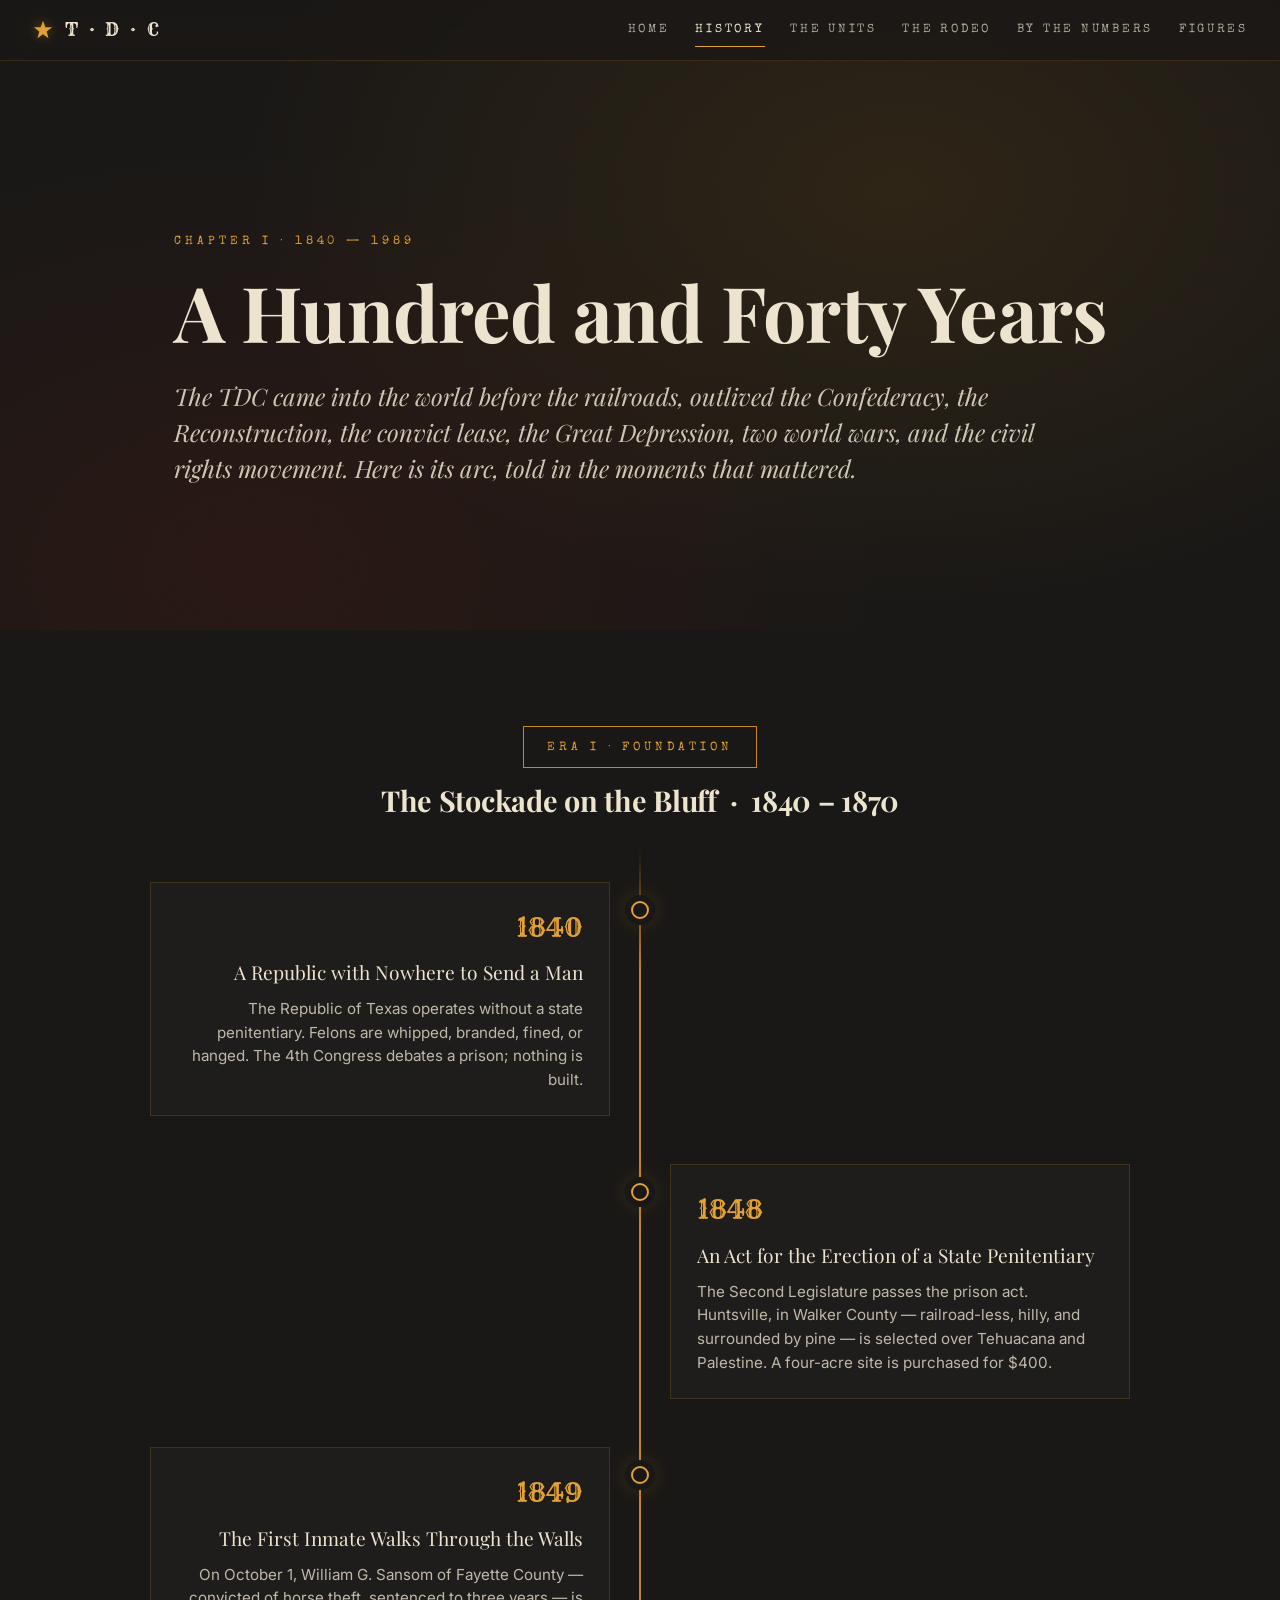
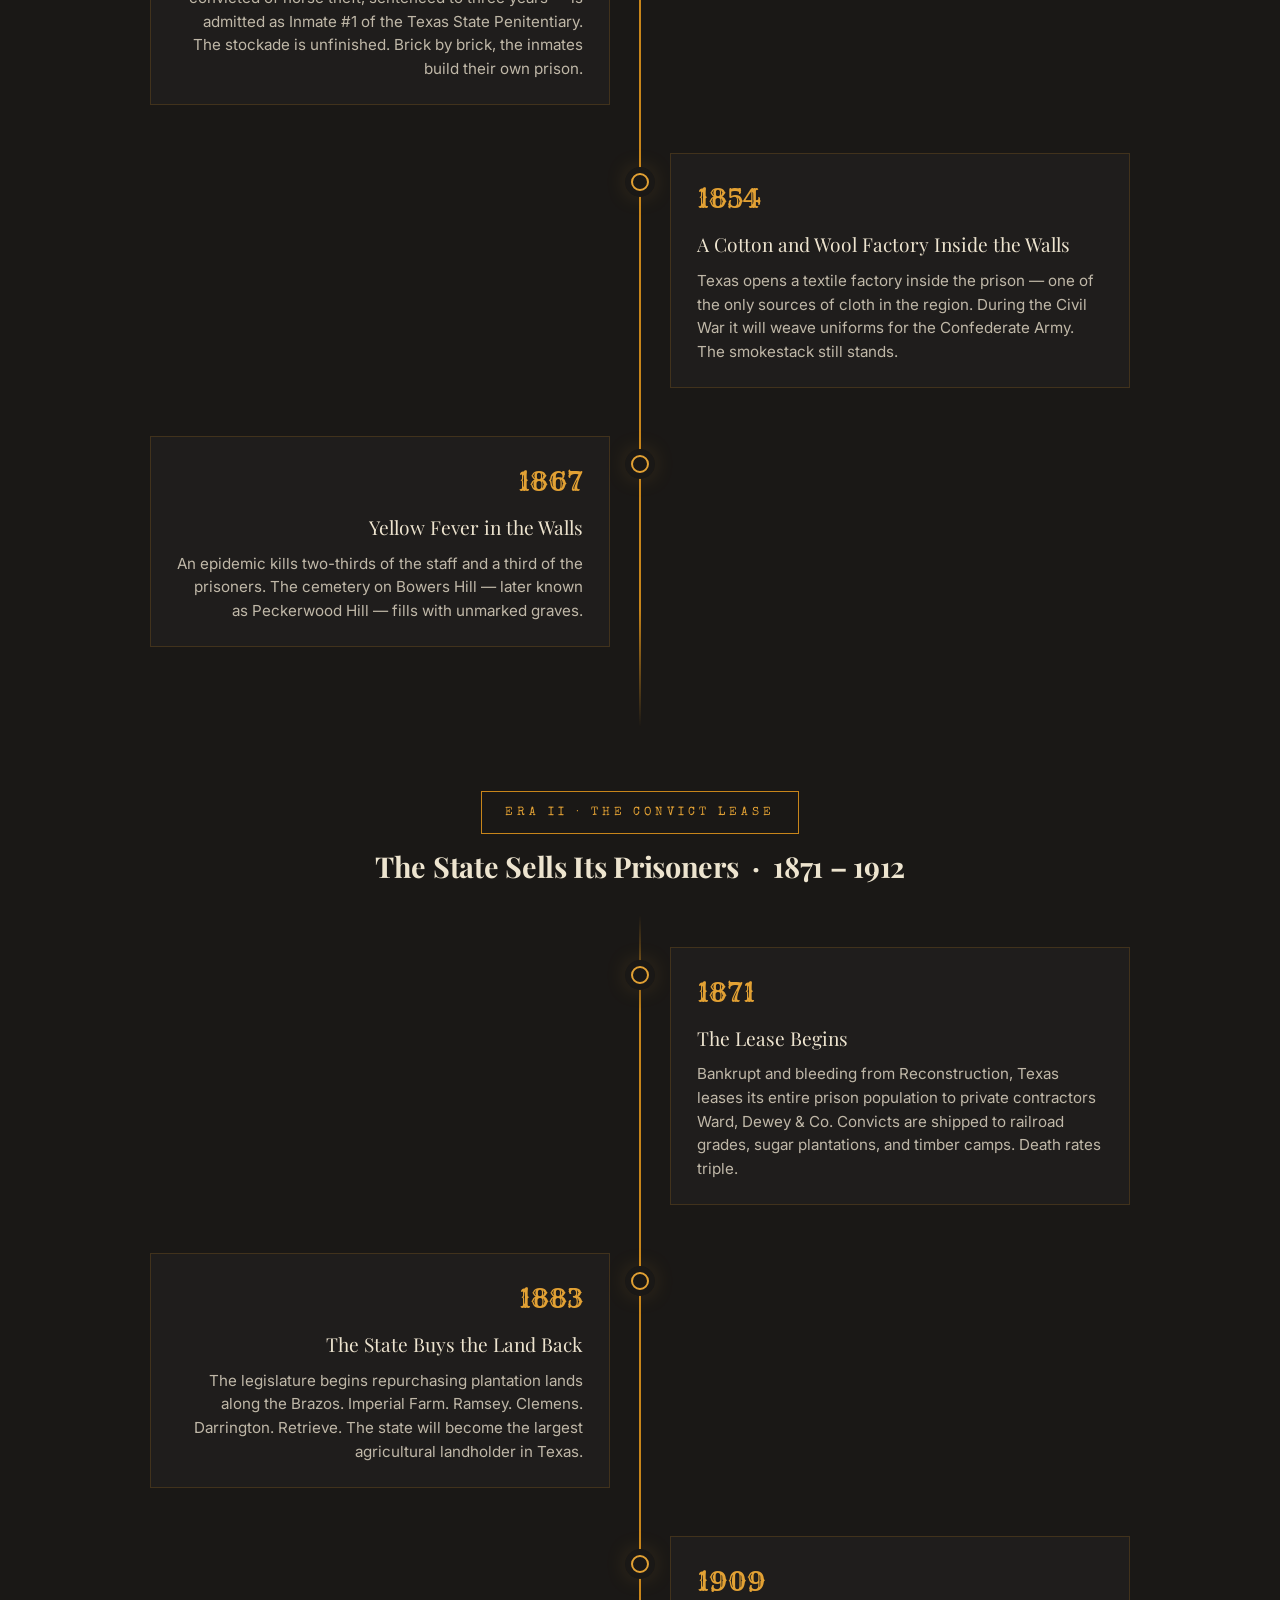
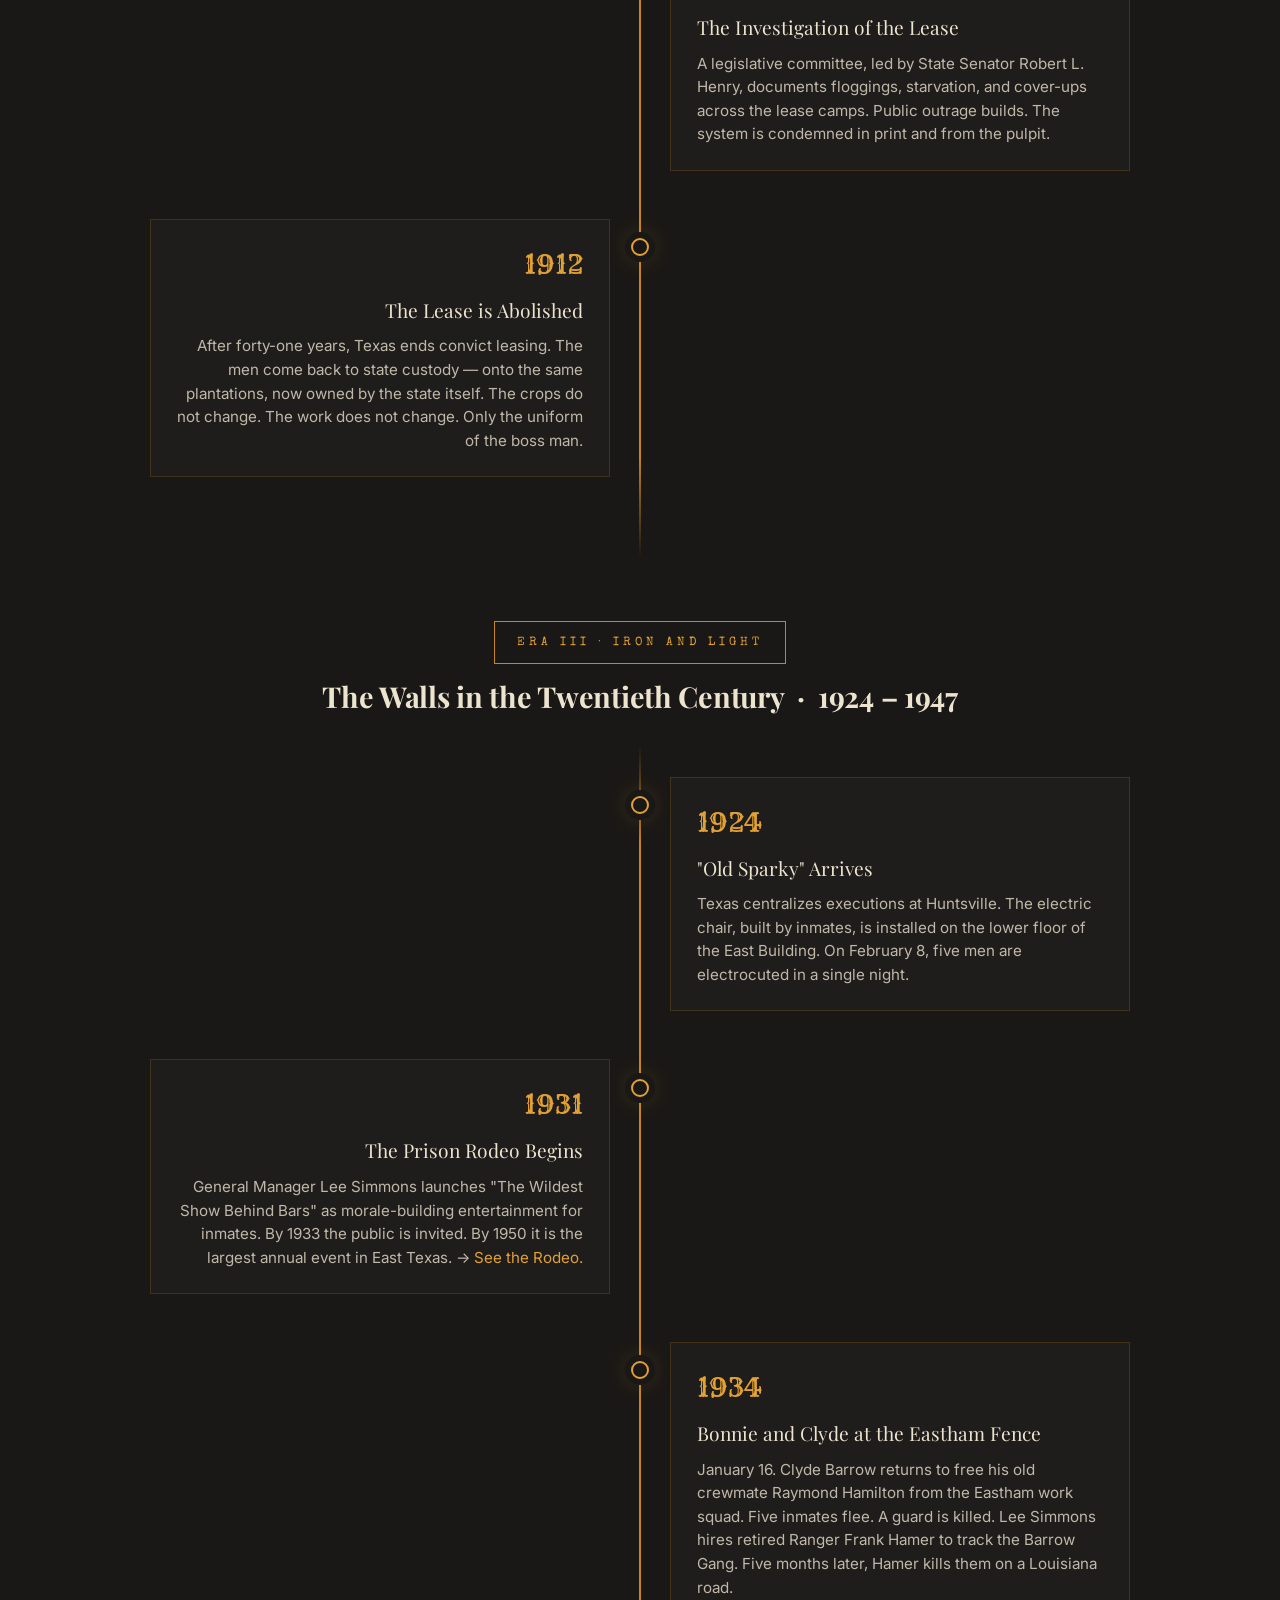
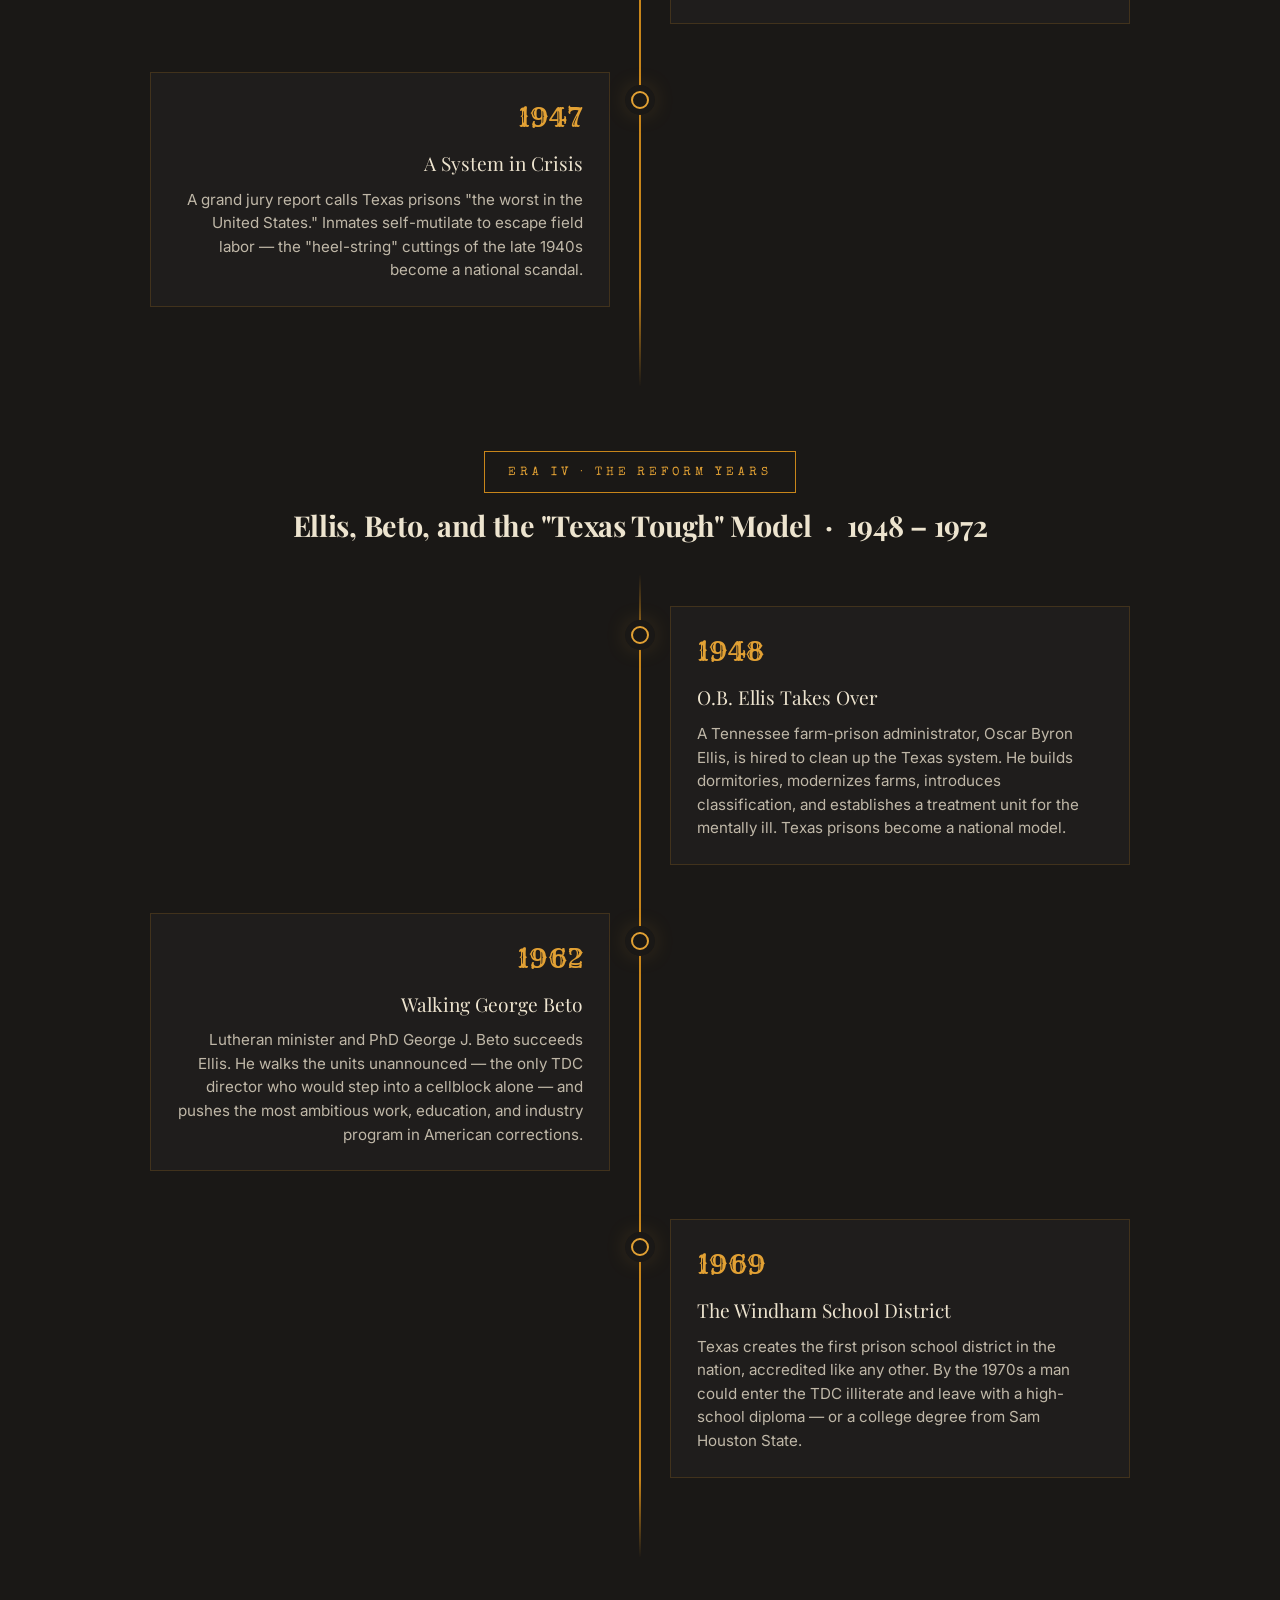
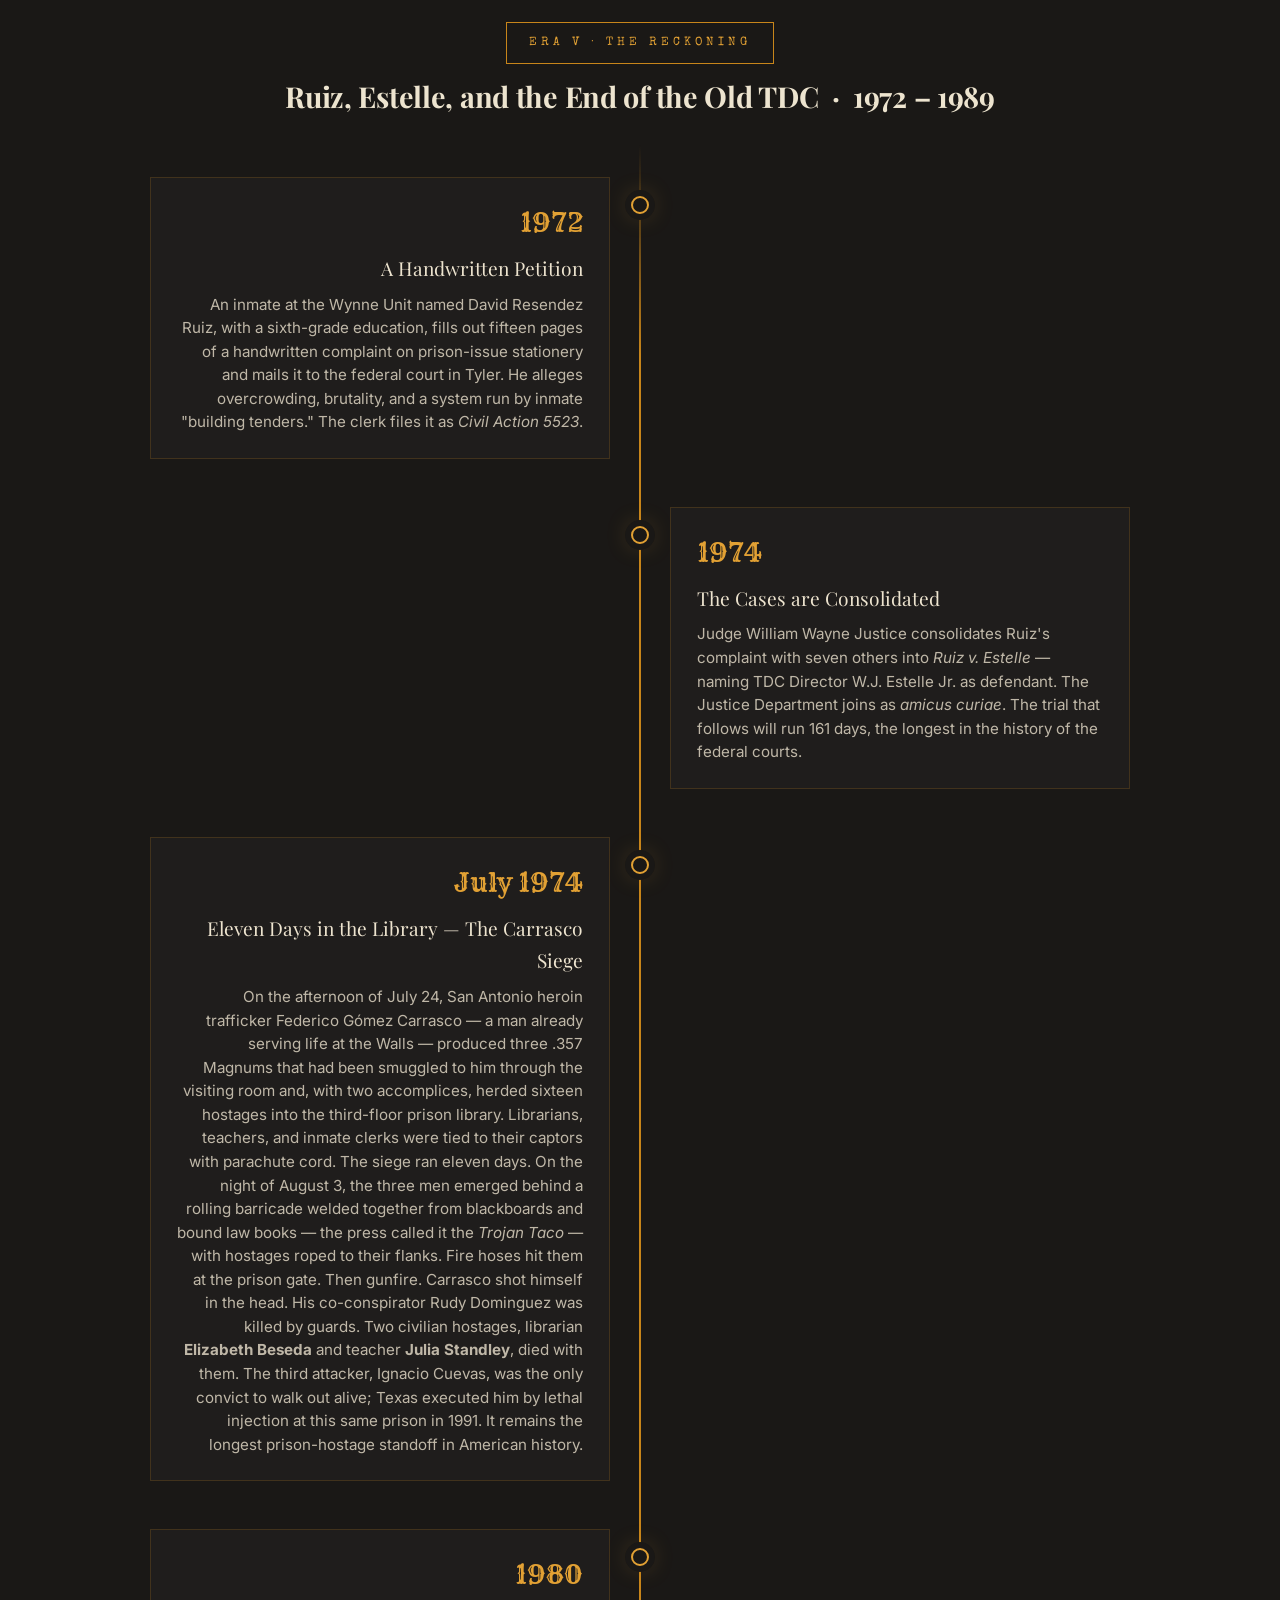
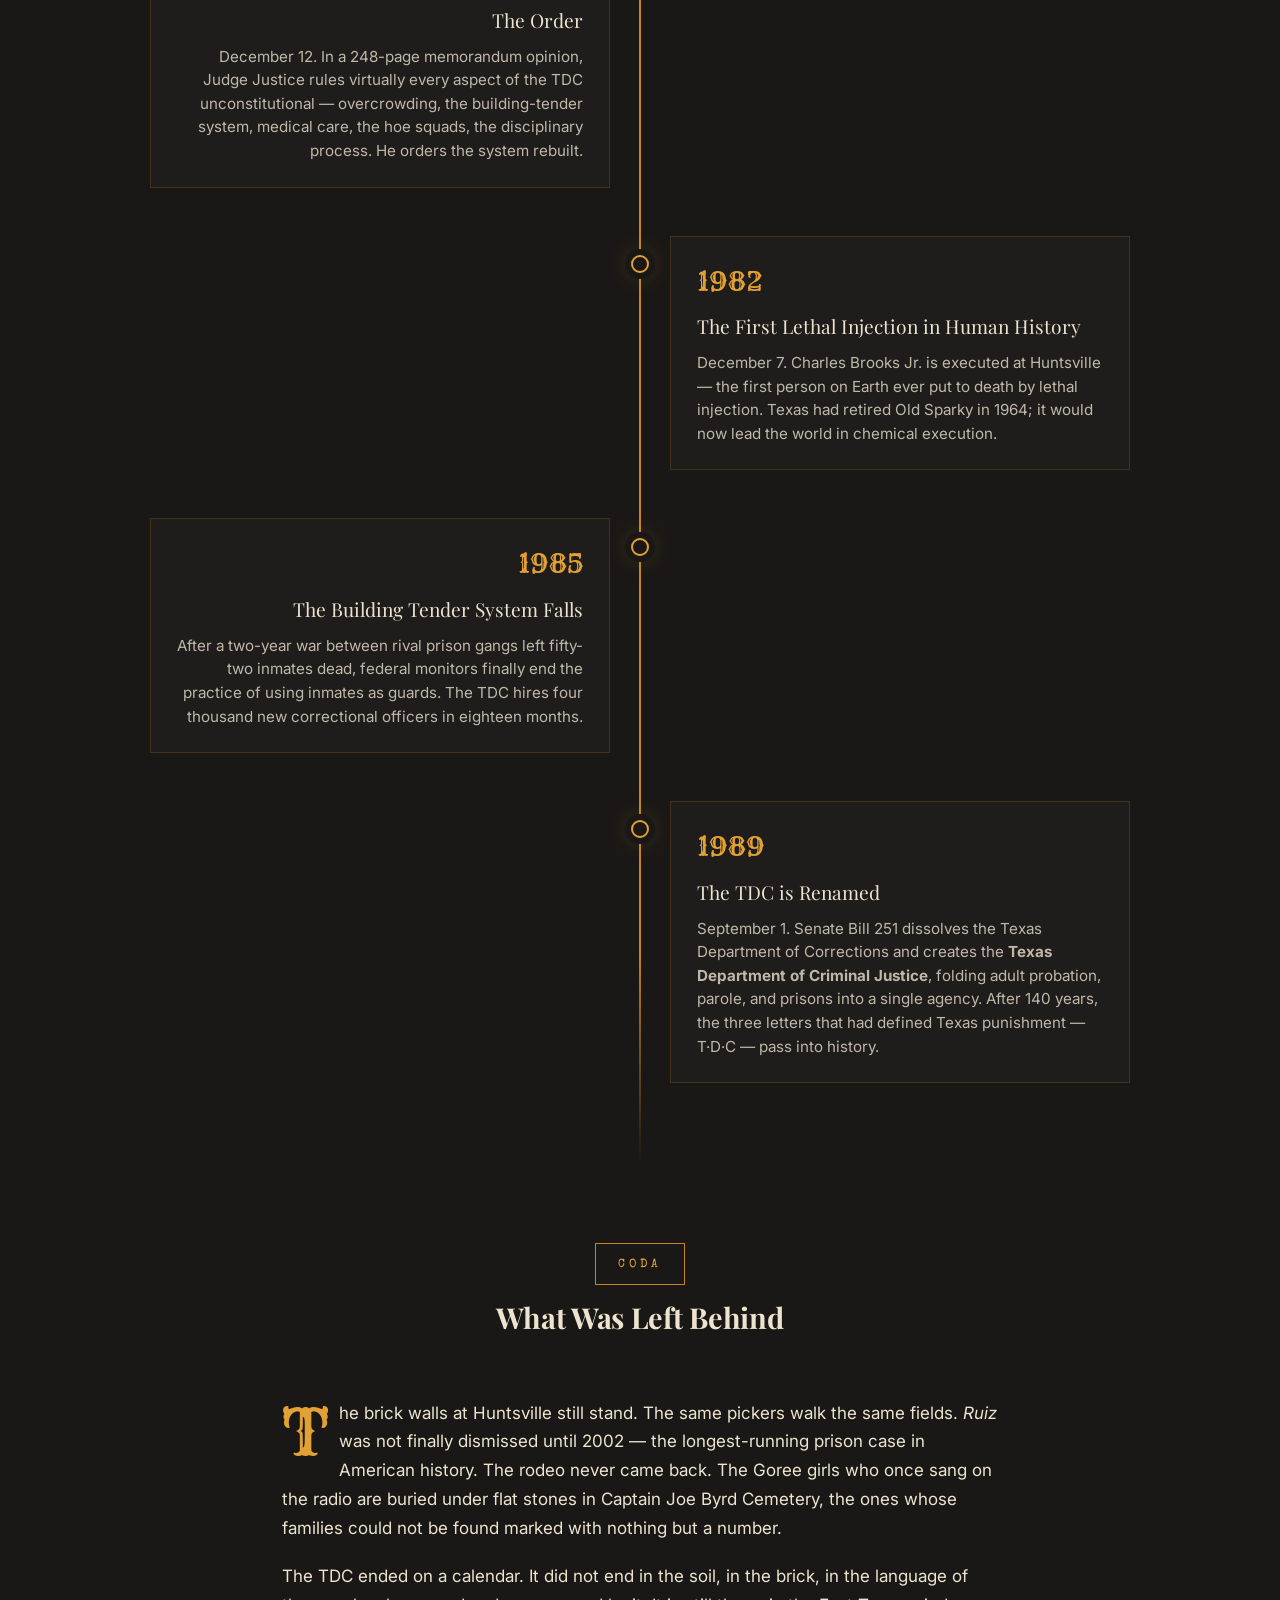
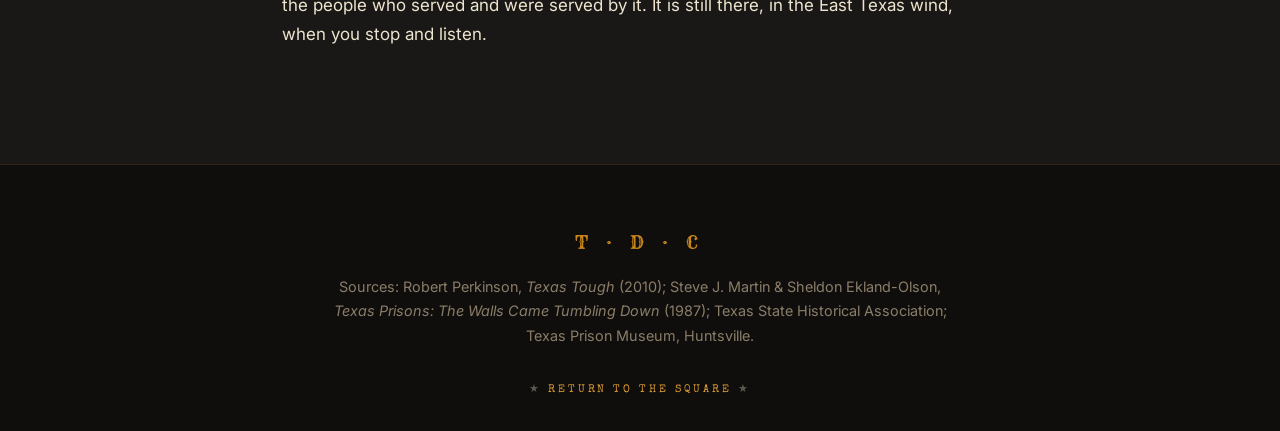
==== commit 9994bf56: "Add the 1974 Carrasco siege to the history timeline and Walls entry Adds a dedicated timeline entry " ====
--- a/history.html
+++ b/history.html
@@ -251,6 +251,15 @@
 
       <div class="tl-row left">
         <div class="tl-card reveal">
+          <span class="tl-year">July 1974</span>
+          <div class="tl-title">Eleven Days in the Library — The Carrasco Siege</div>
+          <p class="tl-body">On the afternoon of July 24, San Antonio heroin trafficker Federico Gómez Carrasco — a man already serving life at the Walls — produced three .357 Magnums that had been smuggled to him through the visiting room and, with two accomplices, herded sixteen hostages into the third-floor prison library. Librarians, teachers, and inmate clerks were tied to their captors with parachute cord. The siege ran eleven days. On the night of August 3, the three men emerged behind a rolling barricade welded together from blackboards and bound law books — the press called it the <em>Trojan Taco</em> — with hostages roped to their flanks. Fire hoses hit them at the prison gate. Then gunfire. Carrasco shot himself in the head. His co-conspirator Rudy Dominguez was killed by guards. Two civilian hostages, librarian <strong>Elizabeth Beseda</strong> and teacher <strong>Julia Standley</strong>, died with them. The third attacker, Ignacio Cuevas, was the only convict to walk out alive; Texas executed him by lethal injection at this same prison in 1991. It remains the longest prison-hostage standoff in American history.</p>
+        </div>
+        <div class="tl-dot"></div>
+      </div>
+
+      <div class="tl-row left">
+        <div class="tl-card reveal">
           <span class="tl-year">1980</span>
           <div class="tl-title">The Order</div>
           <p class="tl-body">December 12. In a 248-page memorandum opinion, Judge Justice rules virtually every aspect of the TDC unconstitutional — overcrowding, the building-tender system, medical care, the hoe squads, the disciplinary process. He orders the system rebuilt.</p>
